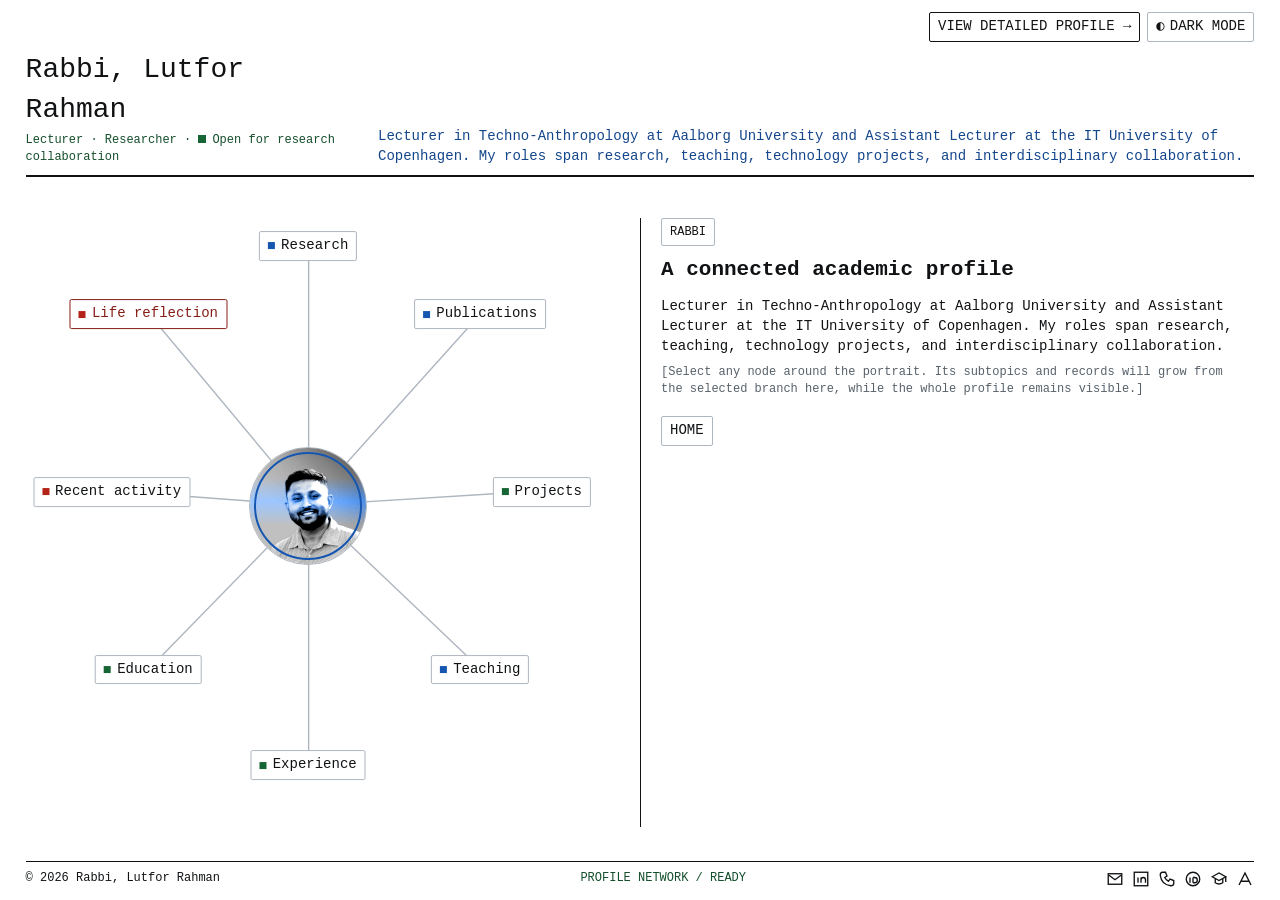
==== index.html @ eb30659a "Add grouped profile overviews and mobile top controls" ====
<!doctype html>
<html lang="en" data-theme="light">
<head>
  <meta charset="utf-8">
  <meta name="viewport" content="width=device-width, initial-scale=1">
  <meta name="description" content="Interactive academic profile of Rabbi, Lutfor Rahman — human values, AI, responsible technology, research, publications, teaching, projects, and experience.">
  <link rel="canonical" href="https://asmrabbi.github.io/">
  <meta property="og:type" content="profile">
  <meta property="og:site_name" content="Rabbi, Lutfor Rahman">
  <meta property="og:title" content="Rabbi, Lutfor Rahman | Interactive academic profile">
  <meta property="og:description" content="Human values, AI, responsible technology, research, publications, teaching, projects, and professional experience.">
  <meta property="og:url" content="https://asmrabbi.github.io/">
  <meta property="og:image" content="https://asmrabbi.github.io/public/assets/images/rabbi-portrait.jpg">
  <meta name="twitter:card" content="summary">
  <meta name="twitter:title" content="Rabbi, Lutfor Rahman | Interactive academic profile">
  <meta name="twitter:description" content="Human values, AI, responsible technology, research, publications, teaching, projects, and professional experience.">
  <meta name="twitter:image" content="https://asmrabbi.github.io/public/assets/images/rabbi-portrait.jpg">
  <title>Rabbi, Lutfor Rahman | Interactive profile</title>
  <link rel="icon" href="public/assets/favicon.svg" type="image/svg+xml">
  <style>
    :root {
      color-scheme: light;
      --background: #ffffff;
      --foreground: #101214;
      --card: #ffffff;
      --card-foreground: #101214;
      --muted: #f1f3f5;
      --muted-foreground: #58616a;
      --primary: #101214;
      --primary-foreground: #ffffff;
      --accent: #e9f0ff;
      --accent-foreground: #10264a;
      --border: #aeb6bf;
      --ring: #1557b0;
      --viz-series-1: #1557b0;
      --viz-series-2: #166534;
      --viz-series-3: #b42318;
      --viz-series-4: #a34b00;
      --viz-series-5: #6b4fa1;
      --viz-series-6: #087f8c;
      --font-size-base: 14px;
      --font-size-small: 12px;
    }
    :root[data-theme="dark"] {
      color-scheme: dark;
      --background: #0d0f11;
      --foreground: #f2f4f6;
      --card: #13171b;
      --card-foreground: #f2f4f6;
      --muted: #20262c;
      --muted-foreground: #b3bdc7;
      --primary: #f2f4f6;
      --primary-foreground: #0d0f11;
      --accent: #172a45;
      --accent-foreground: #e8f1ff;
      --border: #56616c;
      --ring: #79aeff;
      --viz-series-1: #79aeff;
      --viz-series-2: #6fd08c;
      --viz-series-3: #ff8a80;
      --viz-series-4: #ffb86c;
      --viz-series-5: #c4a7ff;
      --viz-series-6: #66d9e8;
    }
    * { box-sizing: border-box; }
    html, body { margin: 0; min-height: 100%; background: var(--background); color: var(--foreground); }
    body { padding: 12px clamp(12px, 2vw, 30px); font: var(--font-size-base)/1.42 ui-monospace, SFMono-Regular, Menlo, Monaco, Consolas, "Liberation Mono", "Courier New", monospace; }
    button, a { font: inherit; }
    .btn { display: inline-flex; align-items: center; justify-content: center; gap: 5px; min-height: 28px; padding: 4px 8px; border: 1px solid var(--border); border-radius: 2px; background: var(--background); color: var(--foreground); text-decoration: none; cursor: pointer; }
    .btn:hover { border-color: var(--ring); background: var(--accent); color: var(--accent-foreground); }
    .btn:focus-visible, a:focus-visible { outline: 2px solid var(--ring); outline-offset: 2px; }
    .text-small { font-size: var(--font-size-small); }
    .text-muted { color: var(--muted-foreground); }
    .viz-row { display: flex; align-items: center; flex-wrap: wrap; gap: 6px; }
    .landing-toolbar { display: flex; align-items: center; justify-content: flex-end; flex-wrap: wrap; gap: 7px; margin-bottom: 8px; }
    .landing-toolbar .detail-link { border-color: var(--foreground); }
    @media (min-width: 760px) and (min-height: 760px) {
      body { height: 100svh; overflow: hidden; }
      #profile-network-linked-breadcrumb {
        display: grid;
        grid-template-rows: auto auto minmax(0, 1fr) auto;
        height: calc(100svh - 24px);
        min-height: 0;
      }
      #profile-network-linked-breadcrumb .graph-stage { min-height: 0; }
    }
  </style>
  <script>
    try {
      const savedTheme = localStorage.getItem("rabbi-profile-theme");
      if (savedTheme === "dark" || savedTheme === "light") document.documentElement.dataset.theme = savedTheme;
    } catch {}
  </script>
  <script src="content/shared-content.js"></script>
</head>
<body>
<div id="profile-network-linked-breadcrumb" class="profile-graph-site">
  <style>
    #profile-network-linked-breadcrumb {
      font-family: ui-monospace, SFMono-Regular, Menlo, Monaco, Consolas, "Liberation Mono", "Courier New", monospace;
      color: var(--foreground);
      width: 100%;
      --tone-blue: color-mix(in srgb, var(--viz-series-1) 76%, var(--foreground));
      --tone-green: color-mix(in srgb, var(--viz-series-2) 72%, var(--foreground));
      --tone-orange: color-mix(in srgb, var(--viz-series-4) 76%, var(--foreground));
      --tone-red: color-mix(in srgb, var(--viz-series-3) 72%, var(--foreground));
    }

    #profile-network-linked-breadcrumb * { box-sizing: border-box; }
    #profile-network-linked-breadcrumb p,
    #profile-network-linked-breadcrumb h1,
    #profile-network-linked-breadcrumb h2,
    #profile-network-linked-breadcrumb h3 { margin-top: 0; }

    #profile-network-linked-breadcrumb .graph-header {
      display: grid;
      grid-template-columns: minmax(210px, 0.55fr) minmax(0, 1.45fr);
      gap: 20px;
      align-items: end;
      padding-bottom: 9px;
      border-bottom: 2px solid var(--foreground);
    }

    #profile-network-linked-breadcrumb .graph-header h1 { margin-bottom: 3px; font-weight: 500; }
    #profile-network-linked-breadcrumb .graph-header p { margin-bottom: 0; }
    #profile-network-linked-breadcrumb .availability-line { color: var(--tone-green); }
    #profile-network-linked-breadcrumb .profile-focus { color: var(--tone-blue); }

    #profile-network-linked-breadcrumb .status-dot {
      display: inline-block;
      width: 8px;
      height: 8px;
      margin-right: 6px;
      background: var(--viz-series-2);
    }

    #profile-network-linked-breadcrumb .graph-stage {
      position: relative;
      min-height: 570px;
      overflow: hidden;
    }

    #profile-network-linked-breadcrumb .edge-layer {
      position: absolute;
      inset: 0;
      width: 100%;
      height: 100%;
      pointer-events: none;
    }

    #profile-network-linked-breadcrumb .edge-layer line,
    #profile-network-linked-breadcrumb .edge-layer path {
      fill: none;
      stroke: var(--border);
      stroke-width: 1.4;
      vector-effect: non-scaling-stroke;
      transition: opacity 160ms ease, stroke 160ms ease, stroke-width 160ms ease;
    }

    #profile-network-linked-breadcrumb[data-active] .main-edge { opacity: 0.2; }
    #profile-network-linked-breadcrumb .main-edge.is-active {
      opacity: 1;
      stroke: var(--viz-series-1);
      stroke-width: 2.4;
    }

    #profile-network-linked-breadcrumb .detail-edge {
      opacity: 0;
      stroke: var(--viz-series-1) !important;
      stroke-width: 2 !important;
    }

    #profile-network-linked-breadcrumb[data-active] .detail-edge { opacity: 1; }

    #profile-network-linked-breadcrumb .portrait-node {
      position: absolute;
      top: 48%;
      left: 23%;
      z-index: 3;
      width: 118px;
      height: 118px;
      padding: 0;
      overflow: hidden;
      border-radius: 50%;
      transform: translate(-50%, -50%);
      isolation: isolate;
    }

    #profile-network-linked-breadcrumb .portrait-node img {
      display: block;
      width: 100%;
      height: 100%;
      object-fit: cover;
      object-position: 50% 25%;
      filter: grayscale(1) contrast(1.75) brightness(1.02);
      animation: portrait-signal 3.8s ease-in-out infinite;
    }

    #profile-network-linked-breadcrumb .portrait-node::before {
      position: absolute;
      inset: 4px;
      z-index: 3;
      pointer-events: none;
      border: 2px solid var(--viz-series-1);
      border-radius: 50%;
      content: "";
      animation: portrait-ring 1.9s ease-in-out infinite;
    }

    #profile-network-linked-breadcrumb .portrait-node::after {
      position: absolute;
      inset: -35% 0;
      z-index: 2;
      pointer-events: none;
      background: linear-gradient(180deg, transparent 36%, var(--viz-series-1) 48%, transparent 60%);
      mix-blend-mode: color;
      content: "";
      animation: portrait-scan 3.2s linear infinite;
    }

    @keyframes portrait-signal {
      0%, 100% { transform: scale(1); filter: grayscale(1) contrast(1.75) brightness(1.02); }
      50% { transform: scale(1.055) translateY(-1.5%); filter: grayscale(1) contrast(2.15) brightness(1.1); }
    }

    @keyframes portrait-ring {
      0%, 100% { opacity: 0.25; transform: scale(0.96); }
      50% { opacity: 1; transform: scale(1); }
    }

    @keyframes portrait-scan {
      from { transform: translateY(-42%); }
      to { transform: translateY(42%); }
    }

    #profile-network-linked-breadcrumb .portrait-caption {
      position: absolute;
      top: calc(48% + 69px);
      left: 23%;
      z-index: 3;
      transform: translateX(-50%);
      white-space: nowrap;
    }

    #profile-network-linked-breadcrumb .main-node {
      position: absolute;
      z-index: 2;
      --drift-x: 3px;
      --drift-y: -2px;
      --drift-duration: 11s;
      transform: translate(-50%, -50%);
      font-family: inherit;
      white-space: nowrap;
      transition: opacity 160ms ease;
    }

    #profile-network-linked-breadcrumb[data-active] .main-node:not([aria-pressed="true"]) { opacity: 0.35; }
    #profile-network-linked-breadcrumb .node-content {
      display: inline-flex;
      align-items: center;
      animation: network-node-drift var(--drift-duration) ease-in-out infinite;
    }
    #profile-network-linked-breadcrumb .main-node:hover .node-content,
    #profile-network-linked-breadcrumb .main-node:focus-visible .node-content,
    #profile-network-linked-breadcrumb .graph-stage:hover .node-content,
    #profile-network-linked-breadcrumb .graph-stage:focus-within .node-content { animation-play-state: paused; }
    #profile-network-linked-breadcrumb .main-node[data-pos="n"] { top: 10%; left: 23%; --drift-x: 2px; --drift-y: -4px; --drift-duration: 10.5s; }
    #profile-network-linked-breadcrumb .main-node[data-pos="ne"] { top: 20%; left: 37%; --drift-x: 4px; --drift-y: -2px; --drift-duration: 12s; }
    #profile-network-linked-breadcrumb .main-node[data-pos="e"] { top: 46%; left: 42%; --drift-x: 5px; --drift-y: 2px; --drift-duration: 11.2s; }
    #profile-network-linked-breadcrumb .main-node[data-pos="se"] { top: 72%; left: 37%; --drift-x: 3px; --drift-y: 4px; --drift-duration: 12.7s; }
    #profile-network-linked-breadcrumb .main-node[data-pos="s"] { top: 86%; left: 23%; --drift-x: -2px; --drift-y: 4px; --drift-duration: 10.8s; }
    #profile-network-linked-breadcrumb .main-node[data-pos="sw"] { top: 72%; left: 10%; --drift-x: -4px; --drift-y: 3px; --drift-duration: 12.3s; }
    #profile-network-linked-breadcrumb .main-node[data-pos="w"] { top: 46%; left: 7%; --drift-x: -5px; --drift-y: -1px; --drift-duration: 11.6s; }
    #profile-network-linked-breadcrumb .main-node[data-pos="nw"] { top: 20%; left: 10%; --drift-x: -3px; --drift-y: -4px; --drift-duration: 13s; }

    @keyframes network-node-drift {
      0%, 100% { transform: translate(0, 0); }
      50% { transform: translate(var(--drift-x), var(--drift-y)); }
    }

    #profile-network-linked-breadcrumb .node-mark {
      display: inline-block;
      width: 7px;
      height: 7px;
      margin-right: 6px;
      background: var(--viz-series-1);
    }

    #profile-network-linked-breadcrumb .main-node[data-group="green"] .node-mark { background: var(--viz-series-2); }
    #profile-network-linked-breadcrumb .main-node[data-group="red"] .node-mark { background: var(--viz-series-3); }
    #profile-network-linked-breadcrumb .main-node[data-section="reflection"] {
      border-color: var(--tone-red);
      color: var(--tone-red);
      animation: reflection-signal 4.8s ease-in-out infinite;
    }

    @keyframes reflection-signal {
      0%, 100% { box-shadow: 0 0 0 0 color-mix(in srgb, var(--viz-series-3) 0%, transparent); }
      50% { box-shadow: 0 0 0 4px color-mix(in srgb, var(--viz-series-3) 14%, transparent); }
    }

    #profile-network-linked-breadcrumb .detail-zone {
      position: absolute;
      top: 6%;
      right: 0;
      bottom: 5%;
      width: 50%;
      z-index: 3;
      display: grid;
      align-content: start;
      gap: 9px;
      min-height: 0;
      overflow-x: hidden;
      overflow-y: auto;
      overscroll-behavior: contain;
      scrollbar-color: var(--border) transparent;
      scrollbar-gutter: stable;
      scrollbar-width: thin;
      touch-action: pan-y;
      padding-right: 8px;
      padding-left: 20px;
      border-left: 1px solid var(--foreground);
    }

    #profile-network-linked-breadcrumb .detail-path {
      display: flex;
      align-items: center;
      flex-wrap: wrap;
      gap: 6px;
      min-height: 20px;
      margin: 0;
      color: var(--muted-foreground);
    }

    #profile-network-linked-breadcrumb .detail-zone h2 { margin-bottom: 3px; }
    #profile-network-linked-breadcrumb .detail-zone > p { margin-bottom: 4px; }

    #profile-network-linked-breadcrumb .child-tree {
      position: relative;
      display: grid;
      gap: 5px;
      padding-left: 16px;
    }

    #profile-network-linked-breadcrumb .child-tree::before {
      position: absolute;
      top: 8px;
      bottom: 8px;
      left: 2px;
      width: 1px;
      background: var(--border);
      content: "";
    }

    #profile-network-linked-breadcrumb .child-node {
      position: relative;
      width: 100%;
      justify-content: flex-start;
      font-family: inherit;
      text-align: left;
    }

    #profile-network-linked-breadcrumb .child-node::before {
      position: absolute;
      top: 50%;
      left: -14px;
      width: 12px;
      height: 1px;
      background: var(--border);
      content: "";
    }

    #profile-network-linked-breadcrumb .grouped-overview {
      display: grid;
      gap: 7px;
    }

    #profile-network-linked-breadcrumb .grouped-overview-controls {
      display: flex;
      justify-content: flex-end;
      margin-bottom: 2px;
    }

    #profile-network-linked-breadcrumb .grouped-overview-toggle {
      color: var(--tone-blue);
      font-size: var(--font-size-small);
    }

    #profile-network-linked-breadcrumb .inline-group {
      display: grid;
      gap: 4px;
    }

    #profile-network-linked-breadcrumb .inline-group-toggle {
      justify-content: space-between;
      font-weight: 600;
    }

    #profile-network-linked-breadcrumb .inline-group-toggle[aria-expanded="true"] {
      border-color: var(--tone-blue);
      color: var(--tone-blue);
    }

    #profile-network-linked-breadcrumb .inline-group-count {
      margin-left: auto;
      color: var(--muted-foreground);
      font-size: var(--font-size-small);
      font-weight: 400;
    }

    #profile-network-linked-breadcrumb .inline-group-children {
      position: relative;
      display: grid;
      gap: 4px;
      padding-left: 18px;
    }

    #profile-network-linked-breadcrumb .inline-group-children[hidden] { display: none; }

    #profile-network-linked-breadcrumb .inline-group-children::before {
      position: absolute;
      top: 2px;
      bottom: 7px;
      left: 4px;
      width: 1px;
      background: var(--border);
      content: "";
    }

    #profile-network-linked-breadcrumb .inline-group-children .child-node {
      min-height: 28px;
      padding-block: 4px;
      font-size: 12px;
      white-space: normal;
    }

    #profile-network-linked-breadcrumb .inline-group-children .child-node::before { left: -14px; }

    .site-go-top {
      position: fixed;
      right: 14px;
      bottom: 14px;
      z-index: 1000;
      display: none;
      place-items: center;
      width: 42px;
      height: 42px;
      padding: 0;
      border: 1px solid var(--foreground);
      border-radius: 50%;
      background: var(--background);
      color: var(--foreground);
      box-shadow: 0 4px 18px color-mix(in srgb, var(--foreground) 18%, transparent);
      font: 700 22px/1 var(--font-mono);
      opacity: 0;
      pointer-events: none;
      transform: translateY(8px);
      transition: opacity 150ms ease, transform 150ms ease, background 150ms ease, color 150ms ease;
    }

    .site-go-top:hover,
    .site-go-top:focus-visible { background: var(--foreground); color: var(--background); }

    .site-go-top.is-visible { opacity: 1; pointer-events: auto; transform: translateY(0); }

    #profile-network-linked-breadcrumb .leaf-copy {
      display: grid;
      gap: 7px;
    }

    #profile-network-linked-breadcrumb .leaf-copy p { margin-bottom: 0; }
    #profile-network-linked-breadcrumb .leaf-copy a { color: var(--tone-blue); text-underline-offset: 3px; }
    #profile-network-linked-breadcrumb .my-name { color: var(--tone-blue); font-weight: 500; }
    #profile-network-linked-breadcrumb .leaf-meta,
    #profile-network-linked-breadcrumb .year-text { color: var(--tone-orange); }
    #profile-network-linked-breadcrumb .leaf-tags { color: var(--tone-green); }
    #profile-network-linked-breadcrumb .ongoing-text { color: var(--tone-red); font-weight: 500; }
    #profile-network-linked-breadcrumb .leaf-body { display: grid; gap: 7px; }
    #profile-network-linked-breadcrumb .reflection-prose {
      column-count: 2;
      column-gap: 18px;
      color: var(--foreground);
      font-size: 11.5px;
    }

    #profile-network-linked-breadcrumb .reflection-prose p {
      break-inside: avoid;
      margin: 0 0 5px;
    }

    #profile-network-linked-breadcrumb .back-node {
      justify-self: start;
      font-family: inherit;
    }

    #profile-network-linked-breadcrumb .back-node[hidden] { display: none; }

    #profile-network-linked-breadcrumb .branch-actions {
      display: flex;
      flex-wrap: wrap;
      gap: 6px;
    }

    #profile-network-linked-breadcrumb .breadcrumb-separator { color: var(--tone-blue); }

    #profile-network-linked-breadcrumb .connections-view {
      position: absolute;
      top: 6%;
      right: 0;
      bottom: 5%;
      width: 54%;
      z-index: 5;
      display: flex;
      flex-direction: column;
      align-items: stretch;
      min-height: 0;
      padding-right: 8px;
      padding-left: 24px;
      border-left: 1px solid var(--foreground);
      gap: 9px;
    }

    #profile-network-linked-breadcrumb .connections-view[hidden] { display: none; }

    #profile-network-linked-breadcrumb[data-mode="connections"] .detail-zone { display: none; }

    #profile-network-linked-breadcrumb[data-active="research"] .detail-zone,
    #profile-network-linked-breadcrumb .connections-view {
      overflow-x: hidden;
      overflow-y: auto;
      overscroll-behavior: contain;
      scrollbar-gutter: stable;
      scrollbar-width: thin;
      scrollbar-color: var(--border) transparent;
      touch-action: pan-y;
    }

    #profile-network-linked-breadcrumb[data-active="research"] .detail-zone { padding-bottom: 12px; }
    #profile-network-linked-breadcrumb .connections-view { padding-bottom: 12px; }

    #profile-network-linked-breadcrumb .connections-head,
    #profile-network-linked-breadcrumb .connections-actions {
      display: flex;
      align-items: center;
      justify-content: space-between;
      flex-wrap: wrap;
      gap: 7px;
    }

    #profile-network-linked-breadcrumb .connections-heading { margin-bottom: 0; }

    #profile-network-linked-breadcrumb .research-panel-section {
      display: grid;
      gap: 8px;
      padding-bottom: 14px;
    }

    #profile-network-linked-breadcrumb .research-panel-section + .research-panel-section {
      padding-top: 14px;
      border-top: 1px solid var(--border);
    }

    #profile-network-linked-breadcrumb .research-group-link,
    #profile-network-linked-breadcrumb .research-ongoing-link {
      display: grid;
      gap: 6px;
    }

    #profile-network-linked-breadcrumb .research-ongoing-heading { color: var(--tone-red); }

    #profile-network-linked-breadcrumb .ongoing-menu-item {
      width: 100%;
      justify-content: space-between;
      color: var(--foreground);
      text-align: left;
    }

    #profile-network-linked-breadcrumb .ongoing-menu-arrow {
      margin-left: auto;
      color: var(--tone-red);
    }

    #profile-network-linked-breadcrumb .connections-map {
      display: block;
      width: 100%;
      height: auto;
      aspect-ratio: 900 / 430;
      flex: none;
      min-height: 0;
    }

    #profile-network-linked-breadcrumb .connections-map-scroller { min-width: 0; }

    #profile-network-linked-breadcrumb .connection-edge {
      fill: none;
      stroke: var(--border);
      stroke-width: 1.2;
      opacity: 0.35;
      vector-effect: non-scaling-stroke;
      transition: opacity 140ms ease, stroke 140ms ease;
    }

    #profile-network-linked-breadcrumb .connection-node { cursor: pointer; transition: opacity 140ms ease; }
    #profile-network-linked-breadcrumb .connection-node rect {
      fill: var(--background);
      stroke: var(--border);
      stroke-width: 1.2;
      vector-effect: non-scaling-stroke;
    }

    #profile-network-linked-breadcrumb .connection-node text {
      fill: var(--foreground);
      font-family: inherit;
      font-size: 16px;
    }

    #profile-network-linked-breadcrumb .connection-column-label {
      fill: var(--muted-foreground);
      font-family: inherit;
      font-size: 14px;
    }

    #profile-network-linked-breadcrumb .connection-node.topic rect { stroke: var(--viz-series-1); }
    #profile-network-linked-breadcrumb .connection-node.output rect { stroke: var(--viz-series-2); }
    #profile-network-linked-breadcrumb .connections-map.has-selection .connection-edge,
    #profile-network-linked-breadcrumb .connections-map.has-selection .connection-node { opacity: 0.16; }
    #profile-network-linked-breadcrumb .connections-map.has-selection .connection-edge.connected,
    #profile-network-linked-breadcrumb .connections-map.has-selection .connection-node.connected,
    #profile-network-linked-breadcrumb .connections-map.has-selection .connection-node.selected { opacity: 1; }
    #profile-network-linked-breadcrumb .connection-edge.connected { stroke: var(--viz-series-1); }
    #profile-network-linked-breadcrumb .connection-node.selected rect {
      fill: color-mix(in srgb, var(--viz-series-1) 12%, transparent);
      stroke: var(--viz-series-1);
      stroke-width: 2;
    }

    #profile-network-linked-breadcrumb .connection-node.connected rect {
      fill: color-mix(in srgb, var(--viz-series-1) 6%, transparent);
    }

    #profile-network-linked-breadcrumb .connections-map.show-all .connection-edge {
      stroke: var(--viz-series-1);
      opacity: 0.48;
    }

    #profile-network-linked-breadcrumb .connections-status {
      min-height: 0;
      margin: 0;
      padding: 7px 0;
      border-top: 1px solid var(--border);
      border-bottom: 1px solid var(--border);
      color: var(--muted-foreground);
      overflow-wrap: anywhere;
    }

    #profile-network-linked-breadcrumb .research-group-entry {
      flex: 1 0 100%;
      justify-content: flex-start;
      border-color: var(--tone-green);
      background: color-mix(in srgb, var(--viz-series-2) 8%, var(--background));
      color: var(--foreground);
      text-align: left;
    }

    #profile-network-linked-breadcrumb .research-group-entry-label {
      color: var(--tone-green);
      font-weight: 500;
    }

    #profile-network-linked-breadcrumb .research-group-entry-name { color: var(--foreground); }

    #profile-network-linked-breadcrumb .graph-footer {
      display: flex;
      align-items: center;
      justify-content: space-between;
      flex-wrap: wrap;
      gap: 12px;
      padding-top: 8px;
      border-top: 1px solid var(--foreground);
    }

    #profile-network-linked-breadcrumb #graph-status { color: var(--tone-green); }

    #profile-network-linked-breadcrumb .footer-contact {
      display: flex;
      gap: 8px;
    }

    #profile-network-linked-breadcrumb .footer-contact a {
      display: inline-flex;
      color: var(--foreground);
    }

    #profile-network-linked-breadcrumb .footer-contact svg {
      width: 18px;
      height: 18px;
      fill: none;
      stroke: currentColor;
      stroke-width: 1.8;
    }

    #profile-network-linked-breadcrumb .footer-contact .fill-icon {
      fill: currentColor;
      stroke: none;
    }

    @media (prefers-reduced-motion: reduce) {
      #profile-network-linked-breadcrumb .portrait-node img,
      #profile-network-linked-breadcrumb .portrait-node::before,
      #profile-network-linked-breadcrumb .portrait-node::after,
      #profile-network-linked-breadcrumb .main-node,
      #profile-network-linked-breadcrumb .node-content { animation: none; }
    }

    @media (max-width: 900px) {
      body { padding: 10px; }
      #profile-network-linked-breadcrumb .graph-header { grid-template-columns: 1fr; gap: 7px; }
      #profile-network-linked-breadcrumb .graph-header h1 { font-size: clamp(1.45rem, 7vw, 2rem); }
      #profile-network-linked-breadcrumb .profile-focus { font-size: var(--font-size-small); }
      #profile-network-linked-breadcrumb .graph-stage { min-height: 940px; }
      #profile-network-linked-breadcrumb .portrait-node { top: 25%; left: 50%; width: 110px; height: 110px; }
      #profile-network-linked-breadcrumb .portrait-caption { top: calc(25% + 64px); left: 50%; }
      #profile-network-linked-breadcrumb .main-node[data-pos="n"] { top: 3%; left: 50%; }
      #profile-network-linked-breadcrumb .main-node[data-pos="ne"] { top: 10%; left: 72%; }
      #profile-network-linked-breadcrumb .main-node[data-pos="e"] { top: 25%; left: 80%; }
      #profile-network-linked-breadcrumb .main-node[data-pos="se"] { top: 41%; left: 74%; }
      #profile-network-linked-breadcrumb .main-node[data-pos="s"] { top: 49%; left: 50%; }
      #profile-network-linked-breadcrumb .main-node[data-pos="sw"] { top: 41%; left: 26%; }
      #profile-network-linked-breadcrumb .main-node[data-pos="w"] { top: 25%; left: 20%; }
      #profile-network-linked-breadcrumb .main-node[data-pos="nw"] { top: 10%; left: 28%; }
      #profile-network-linked-breadcrumb .detail-zone { top: 54%; right: 0; bottom: 0; left: 0; width: 100%; padding: 14px 2px 8px; border-top: 1px solid var(--foreground); border-left: 0; overflow-y: auto; overscroll-behavior: contain; }
      #profile-network-linked-breadcrumb .detail-edge { display: none; }
      #profile-network-linked-breadcrumb .connections-view { top: 54%; right: 0; bottom: 0; left: 0; width: 100%; min-height: 0; padding: 10px 2px 8px; border-top: 1px solid var(--foreground); border-left: 0; overflow-x: hidden; overflow-y: auto; overscroll-behavior: contain; }
      #profile-network-linked-breadcrumb .connections-map-scroller { overflow-x: auto; overscroll-behavior-inline: contain; padding-bottom: 4px; }
      #profile-network-linked-breadcrumb .connections-map { width: 760px; max-width: none; height: auto; }
      #profile-network-linked-breadcrumb .reflection-prose { column-count: 1; }
      #profile-network-linked-breadcrumb .graph-footer { flex-wrap: wrap; gap: 6px 14px; }
      .site-go-top { display: grid; }
    }

    @media (max-width: 480px) {
      .landing-toolbar { justify-content: stretch; }
      .landing-toolbar .btn { flex: 1 1 auto; min-height: 34px; padding-inline: 6px; font-size: 11px; }
      #profile-network-linked-breadcrumb .main-node { min-height: 27px; padding: 3px 6px; font-size: 11px; }
      #profile-network-linked-breadcrumb .node-mark { width: 6px; height: 6px; margin-right: 4px; }
      #profile-network-linked-breadcrumb .child-node { text-align: left; white-space: normal; }
      #profile-network-linked-breadcrumb .detail-zone h2 { font-size: 1.25rem; }
      #profile-network-linked-breadcrumb .footer-contact { margin-left: 0; }
    }

    @media (min-width: 901px) and (min-height: 760px) {
      #profile-network-linked-breadcrumb .graph-stage { min-height: 0; }
    }
  </style>

  <nav class="landing-toolbar" aria-label="Profile display options">
    <a class="btn detail-link" href="detailed.html">VIEW DETAILED PROFILE →</a>
    <button class="btn" id="network-theme-toggle" type="button" aria-pressed="false"><span aria-hidden="true">◐</span><span id="network-theme-label">DARK MODE</span></button>
  </nav>

  <header class="graph-header">
    <div><h1>Rabbi, Lutfor Rahman</h1><p class="text-small availability-line">Lecturer · Researcher · <span class="status-dot" aria-hidden="true"></span>Open for research collaboration</p></div>
    <p class="profile-focus">Human values, AI, and responsible technology—studied across design, software work, organisations, institutions, and everyday life.</p>
  </header>

  <main class="graph-stage">
    <svg class="edge-layer" viewBox="0 0 1000 610" preserveAspectRatio="none" aria-hidden="true">
      <line class="main-edge" data-edge="research" x1="230" y1="293" x2="230" y2="61"></line>
      <line class="main-edge" data-edge="publications" x1="230" y1="293" x2="370" y2="122"></line>
      <line class="main-edge" data-edge="projects" x1="230" y1="293" x2="420" y2="280"></line>
      <line class="main-edge" data-edge="teaching" x1="230" y1="293" x2="370" y2="439"></line>
      <line class="main-edge" data-edge="experience" x1="230" y1="293" x2="230" y2="525"></line>
      <line class="main-edge" data-edge="education" x1="230" y1="293" x2="100" y2="439"></line>
      <line class="main-edge" data-edge="activities" x1="230" y1="293" x2="70" y2="280"></line>
      <line class="main-edge" data-edge="reflection" x1="230" y1="293" x2="100" y2="122"></line>
      <path class="detail-edge" d="M420 280 C450 280 480 180 500 180"></path>
    </svg>

    <button class="btn portrait-node" type="button" id="graph-home" aria-label="Return to profile overview"><img src="[data-uri]" alt="Rabbi, Lutfor Rahman"></button>

    <button class="btn main-node" type="button" data-section="research" data-pos="n"><span class="node-content"><span class="node-mark"></span>Research</span></button>
    <button class="btn main-node" type="button" data-section="publications" data-pos="ne"><span class="node-content"><span class="node-mark"></span>Publications</span></button>
    <button class="btn main-node" type="button" data-section="projects" data-pos="e" data-group="green"><span class="node-content"><span class="node-mark"></span>Projects</span></button>
    <button class="btn main-node" type="button" data-section="teaching" data-pos="se"><span class="node-content"><span class="node-mark"></span>Teaching</span></button>
    <button class="btn main-node" type="button" data-section="experience" data-pos="s" data-group="green"><span class="node-content"><span class="node-mark"></span>Experience</span></button>
    <button class="btn main-node" type="button" data-section="education" data-pos="sw" data-group="green"><span class="node-content"><span class="node-mark"></span>Education</span></button>
    <button class="btn main-node" type="button" data-section="activities" data-pos="w" data-group="red"><span class="node-content"><span class="node-mark"></span>Recent activity</span></button>
    <button class="btn main-node" type="button" data-section="reflection" data-pos="nw" data-group="red"><span class="node-content"><span class="node-mark"></span>Life reflection</span></button>

    <section class="detail-zone" aria-live="polite" aria-labelledby="graph-detail-title">
      <nav class="detail-path text-small" id="graph-breadcrumb" aria-label="Current profile path"></nav>
      <h2 id="graph-detail-title">A connected academic profile</h2>
      <div class="leaf-copy" id="graph-copy"><p>I am a Lecturer in Techno-Anthropology at Aalborg University and an Assistant Lecturer at the IT University of Copenhagen. My work connects social inquiry and ethical analysis with the practical work of specifying, evaluating, and governing digital systems.</p><p class="text-small text-muted">[Select any node around the portrait. Its subtopics and records will grow from the selected branch here, while the whole profile remains visible.]</p></div>
      <div class="child-tree" id="graph-children" aria-label="Subtopics"></div>
      <div class="branch-actions"><button class="btn back-node" type="button" id="graph-back" hidden>← PREVIOUS</button><button class="btn" type="button" id="graph-home-button">HOME</button></div>
    </section>

    <section class="connections-view" id="connections-view" aria-label="Research overview" hidden>
      <div class="connections-head">
        <nav class="detail-path text-small" aria-label="Research path">
          <button class="btn" type="button" id="connections-rabbi">RABBI</button>
          <span class="breadcrumb-separator">/</span>
          <button class="btn" type="button" id="connections-research">RESEARCH</button>
        </nav>
      </div>

      <section class="research-panel-section" aria-labelledby="research-group-heading">
        <h2 class="connections-heading" id="research-group-heading">Research Group</h2>
        <div class="research-group-link" id="research-group-link"></div>
      </section>

      <section class="research-panel-section" aria-labelledby="connections-heading">
        <h2 class="connections-heading" id="connections-heading">Research Matrix</h2>
        <div class="connections-map-scroller">
          <svg class="connections-map" id="connections-map" viewBox="0 0 900 430" role="group" aria-labelledby="connections-map-title connections-map-description">
            <title id="connections-map-title">Interactive matrix of research topics and outputs</title>
            <desc id="connections-map-description">Research topics appear on the left and connected publications or project outputs appear on the right.</desc>
          </svg>
        </div>
        <p class="connections-status text-small" id="connections-status">[Hover or focus a topic or output; click to keep its connections visible.]</p>
        <div class="connections-actions">
          <button class="btn" type="button" id="connections-show-all">SHOW ALL CONNECTIONS</button>
        </div>
      </section>

      <section class="research-panel-section" aria-labelledby="research-ongoing-heading">
        <h2 class="connections-heading research-ongoing-heading" id="research-ongoing-heading">Ongoing Research + Project + Writing</h2>
        <div class="research-ongoing-link" id="research-ongoing-link"></div>
      </section>

      <div class="connections-actions">
        <button class="btn" type="button" id="connections-home">HOME</button>
      </div>
    </section>
  </main>

  <footer class="graph-footer text-small">
    <span>© 2026 Rabbi, Lutfor Rahman</span>
    <span id="graph-status">PROFILE NETWORK / READY</span>
    <span class="footer-contact" aria-label="Contact options">
      <a href="mailto:asmlrr@plan.aau.dk" aria-label="Email" title="Email"><svg viewBox="0 0 24 24" aria-hidden="true"><rect x="3" y="5" width="18" height="14"></rect><path d="m4 7 8 6 8-6"></path></svg></a>
      <a href="https://www.linkedin.com/in/asmrabbi/" target="_blank" rel="noopener noreferrer" aria-label="LinkedIn" title="LinkedIn"><svg viewBox="0 0 24 24" aria-hidden="true"><rect x="3" y="3" width="18" height="18"></rect><path d="M8 10v7M8 7v.1M12 17v-4a3 3 0 0 1 6 0v4M12 10v7"></path></svg></a>
      <a href="tel:+4571473083" aria-label="Phone +45 71 47 30 83" title="+45 71 47 30 83"><svg viewBox="0 0 24 24" aria-hidden="true"><path d="M6 3h4l2 5-3 2c1.5 3 2.5 4 5 5l2-3 5 2v4c0 2-2 3-4 3C9 20 4 15 3 7c0-2 1-4 3-4Z"></path></svg></a>
      <a href="https://orcid.org/0009-0007-5392-1400" target="_blank" rel="noopener noreferrer" aria-label="ORCID" title="ORCID"><svg viewBox="0 0 24 24" aria-hidden="true"><circle cx="12" cy="12" r="9"></circle><path d="M8 10v7M8 7v.1M12 10v7M12 10h2.2a3.5 3.5 0 0 1 0 7H12"></path></svg></a>
      <a href="https://scholar.google.com/citations?user=o9uIU80AAAAJ&amp;hl=en" target="_blank" rel="noopener noreferrer" aria-label="Google Scholar" title="Google Scholar"><svg viewBox="0 0 24 24" aria-hidden="true"><path d="m3 9 9-5 9 5-9 5-9-5Z"></path><path d="M7 12v5c3 2 7 2 10 0v-5M21 9v7"></path></svg></a>
      <a href="https://vbn.aau.dk/en/persons/asmlrr/" target="_blank" rel="noopener noreferrer" aria-label="AAU profile" title="AAU profile"><svg viewBox="0 0 24 24" aria-hidden="true"><path d="M4 20 12 4l8 16M7 15h10"></path></svg></a>
    </span>
  </footer>

  <button class="site-go-top" id="network-go-top" type="button" aria-label="Go to the top of the page" title="Go to top">↑</button>

  <script>
    (async () => {
      const root = document.getElementById("profile-network-linked-breadcrumb");
      const sectionButtons = [...root.querySelectorAll("[data-section]")];
      const edges = [...root.querySelectorAll("[data-edge]")];
      const title = root.querySelector("#graph-detail-title");
      const breadcrumb = root.querySelector("#graph-breadcrumb");
      const copy = root.querySelector("#graph-copy");
      const children = root.querySelector("#graph-children");
      const back = root.querySelector("#graph-back");
      const home = root.querySelector("#graph-home");
      const homeButton = root.querySelector("#graph-home-button");
      const status = root.querySelector("#graph-status");
      const detailZone = root.querySelector(".detail-zone");
      const detailEdge = root.querySelector(".detail-edge");
      const connectionsView = root.querySelector("#connections-view");
      const connectionsMap = root.querySelector("#connections-map");
      const connectionsStatus = root.querySelector("#connections-status");
      const connectionsRabbi = root.querySelector("#connections-rabbi");
      const connectionsResearch = root.querySelector("#connections-research");
      const connectionsHome = root.querySelector("#connections-home");
      const connectionsShowAll = root.querySelector("#connections-show-all");
      const researchGroupLink = root.querySelector("#research-group-link");
      const researchOngoingLink = root.querySelector("#research-ongoing-link");
      let activeSection = null;
      let nodeTrail = [];
      let selectedConnection = null;
      let showAllConnections = false;
      let returnToConnectionsOnBack = false;
      let groupedOverviewReturn = null;
      let connectionRestoreTimer = null;
      const groupedExpansionState = new WeakMap();
      const managedContent = await (window.ProfileContent?.ready || Promise.resolve(null));

      const edgeOrigins = {
        research: [230, 61], publications: [370, 122], projects: [420, 280], teaching: [370, 439],
        experience: [230, 525], education: [100, 439], activities: [70, 280], reflection: [100, 122]
      };

      const desktopEdgeOrigins = { ...edgeOrigins };
      const mobileEdgeOrigins = {
        research: [500, 18], publications: [720, 61], projects: [800, 153], teaching: [740, 250],
        experience: [500, 299], education: [260, 250], activities: [200, 153], reflection: [280, 61]
      };

      function syncGraphGeometry() {
        const mobile = window.matchMedia("(max-width: 900px)").matches;
        const origins = mobile ? mobileEdgeOrigins : desktopEdgeOrigins;
        const portrait = mobile ? [500, 153] : [230, 293];
        Object.assign(edgeOrigins, origins);
        edges.forEach((edge) => {
          const destination = origins[edge.dataset.edge];
          if (!destination) return;
          edge.setAttribute("x1", portrait[0]);
          edge.setAttribute("y1", portrait[1]);
          edge.setAttribute("x2", destination[0]);
          edge.setAttribute("y2", destination[1]);
        });
      }

      syncGraphGeometry();
      window.addEventListener("resize", syncGraphGeometry);

      const leaf = (title, meta, body, tags = "", links = [], authorHtml = "") => ({ title, meta, body, tags, links, authorHtml });

      // Single source for ongoing work: Research menu, Research Matrix, and Publications all read from this catalogue.
      const ongoingWorks = [
        { id: "alignment", ...leaf(
          "Value Alignment Analyser",
          "2026 · IN PROGRESS · TOOL + MANUSCRIPT",
          "A method, prototype, and manuscript examining how stakeholder values are translated into system requirements, design elements, and evaluation criteria.",
          "Value alignment · requirements engineering · ethical assessment · traceability · responsible design"
        ) },
        { id: "paradigm", ...leaf(
          "AI Paradigm Shift",
          "2026 · IN PROGRESS · CONCEPTUAL PAPER",
          "A developing conceptual paper on the shift from model-centred machine learning toward foundation-model ecosystems, agentic workflows, and changing software practices.",
          "Foundation models · AI agents · AI4SE · software work · organisational adoption"
        ) },
        { id: "clones", ...leaf(
          "AI Clones of Deceased Persons",
          "2026 · IN PROGRESS · POLICY + ETHICS STUDY",
          "A policy and ethics study of posthumous digital identity, data rights, personhood, consent, governance, and socio-cultural consequences.",
          "Digital identity · posthumous data · personhood · consent · AI governance"
        ) }
      ];
      const ongoingWorkById = Object.fromEntries(ongoingWorks.map((item) => [item.id, item]));
      const ongoingMatrixOutput = (id) => {
        const item = ongoingWorkById[id];
        return { id: item.id, label: item.title, detail: item.body };
      };

      const researchTopics = [
        { id: "ethics", label: "AI Ethics & Techno-Ethics" },
        { id: "hci", label: "Human-Computer Interaction" },
        { id: "requirements", label: "Requirements Engineering" },
        { id: "responsible", label: "Responsible AI & Governance" },
        { id: "participatory", label: "Participatory & VSD" },
        { id: "sociotechnical", label: "Socio-technical Systems" },
        { id: "ai4se", label: "AI for Software Engineering" },
        { id: "public", label: "Public-sector Digitalisation", shortLabel: "Public Digitalisation" },
        { id: "data", label: "Data Governance" }
      ];

      const researchOutputs = [
        { id: "justice", label: "Designing for Justice (2026)", detail: "Accepted Science and Engineering Ethics paper on participatory Value Sensitive Design of a cooperative waste-management software system in Brazil." },
        { id: "informant", label: "AI Informants (2026)", detail: "Two PAEE/ALE studies develop and evaluate persona-grounded generative-AI informants with Brazilian waste-pickers’ workshop data." },
        ongoingMatrixOutput("alignment"),
        ongoingMatrixOutput("paradigm"),
        { id: "citizen-science", label: "Data-driven Citizen Science", detail: "Submitted study comparing data-driven and data-intensive environmental-marine citizen science, participation, and infrastructure." },
        { id: "mobilizer", label: "Digital Mobilizer App (2025)", detail: "Published PAEE/ALE work on environmental education through a digital mobilizer and personas created with waste pickers." },
        ongoingMatrixOutput("clones"),
        { id: "thesis", label: "Value Sensitive Design Project (2025)", shortLabel: "Value Sensitive Design (2025)", detail: "MSc project designing a data-management system for cooperative waste management through ethnography, value elicitation, and requirements work." },
        { id: "ecoclareza", label: "EcoClareza Project (2024)", detail: "Peer-reviewed Techno-Anthropology project using participatory methods and prototyping to improve transparency in cooperative waste management." },
        { id: "surveillance", label: "Interpersonal Surveillance (2024)", detail: "Peer-reviewed study of privacy, trust, independence, and ethical conflicts in digital location tracking within families." }
      ];

      const researchConnections = {
        ethics: ["justice", "informant", "alignment", "paradigm", "citizen-science", "clones", "thesis", "surveillance"],
        hci: ["justice", "informant", "alignment", "thesis", "surveillance"],
        requirements: ["justice", "informant", "alignment", "paradigm", "thesis", "ecoclareza"],
        responsible: ["justice", "informant", "alignment", "paradigm", "citizen-science", "clones", "thesis"],
        participatory: ["justice", "informant", "alignment", "mobilizer", "thesis", "ecoclareza"],
        sociotechnical: ["justice", "informant", "paradigm", "citizen-science", "mobilizer", "thesis", "ecoclareza", "surveillance"],
        ai4se: ["informant", "alignment", "paradigm"],
        public: ["justice", "citizen-science", "mobilizer", "thesis", "ecoclareza"],
        data: ["citizen-science", "mobilizer", "clones", "thesis", "ecoclareza"]
      };

      let researchTopicById = Object.fromEntries(researchTopics.map((item) => [item.id, item]));
      let researchOutputById = Object.fromEntries(researchOutputs.map((item) => [item.id, item]));

      const data = {
        research: {
          title: "Research",
          intro: "Research group affiliation, a topic–output matrix, and ongoing work.",
          children: [
            { ...leaf("AAU Research Group · Re-TECH", "RESPONSIBLE TECHNOLOGY FUTURES · AALBORG UNIVERSITY", [
              "Re-TECH—Responsible Technology Futures—is an interdisciplinary research group at Aalborg University’s Department of Sustainability and Planning. The group studies how emerging and established technologies are shaped by institutions, policies, organisations, communities, professional practices, and everyday life.",
              "Its research addresses the ethical, social, and ecological dimensions of technological change. Areas of interest include responsible AI, AI in public services, digital welfare, data governance, citizen science, participatory design and implementation, technology assessment, and the consequences of digital infrastructures for people and society.",
              "Responsibility is therefore approached as more than a technical property. Re-TECH examines how values, accountability, inclusion, sustainability, and public legitimacy are interpreted and negotiated across the design, implementation, governance, and use of technological systems.",
              "My affiliation with the group connects this environment to my teaching in Techno-Anthropology and to developing work on responsible AI, public digitalisation, participatory system design, requirements, and Erasmus+ EGALITARIAN."
            ], "My affiliation and involvement: responsible AI · public digitalisation · participatory system design · requirements · teaching · Erasmus+ EGALITARIAN", [{ label: "Official group overview", url: "https://www.en.plan.aau.dk/research/responsible-technology-futures" }, { label: "AAU research portal", url: "https://vbn.aau.dk/en/organisations/responsible-technology-futures/" }]), kind: "research-group" },
            { title: "Ongoing Research + Project + Writing", ongoing: true, intro: "Research, project development, and writing currently in progress.", children: ongoingWorks }
          ]
        },
        publications: {
          title: "Publications",
          intro: "Select a publication to see the full citation, keywords, and available record.",
          children: [
            leaf("Designing for justice", "2026 · SCIENCE AND ENGINEERING ETHICS · ACCEPTED", "The participatory Value Sensitive Design of a Software System for Cooperative Waste Management in Brazil.", "VSD · participatory design · software requirements", [], "A. Cenci & <span class='my-name'>L. R. Rabbi</span>"),
            leaf("Participatory persona to AI informant", "2026 · PAEE/ALE", "A generative AI-based representation of Brazilian waste pickers.", "Human–AI interaction · generative AI · personas · participatory research", [{ label: "Proceedings", url: "https://paeeale.conferenceservice.jp/doc/PAEE_ALE_2026_PROCEEDINGS_draft_version.pdf" }], "<span class='my-name'>L. R. Rabbi</span> & J. M. Pedersen"),
            leaf("Does persona-grounded AI informant hold up?", "2026 · PAEE/ALE", "A comparative study with waste-picker workshop data.", "Evaluation · qualitative comparison · human oversight · generative AI", [{ label: "Proceedings", url: "https://paeeale.conferenceservice.jp/doc/PAEE_ALE_2026_PROCEEDINGS_draft_version.pdf" }], "<span class='my-name'>L. R. Rabbi</span> & J. M. Pedersen"),
            leaf("Environmental-marine citizen science", "2026 · SUBMITTED", "Data-driven versus data-intensive environmental-marine citizen science.", "Data governance · citizen science · democratic participation · infrastructure", [{ label: "AAU Record", url: "https://vbn.aau.dk/en/publications/data-driven-vs-data-intensive-environmental-marine-cs-perspective/" }], "A. Cenci, <span class='my-name'>L. R. Rabbi</span> & T. Pyhälahti"),
            leaf("Digital Mobilizer App", "2025 · PAEE/ALE · PP. 409–417", "Environmental education through personas created by waste pickers.", "Personas · environmental education · participation · engagement", [{ label: "DOI", url: "https://doi.org/10.5281/zenodo.15880429" }], "J. M. da Silva et al., including <span class='my-name'>L. R. Rabbi</span>"),
            leaf("Value Sensitive Design of a DMS", "2025 · MSc PROJECT · AALBORG UNIVERSITY", "A Data Management System for Cooperative Waste Management in Brazil.", "Ethnography · value elicitation · design requirements", [{ label: "AAU Record", url: "https://projekter.aau.dk/the-value-sensitive-design-of-a-data-management-system-for-cooperative-waste-management-in-brazil-ho-c67afaf8.html" }], "<span class='my-name'>L. R. Rabbi</span>"),
            leaf("Enhancing transparency in waste management", "2024 · TECHNO-ANTHROPOLOGY PROJECT", "Participatory methods for transparency in cooperative waste management.", "Ethnography · participatory research · prototype development", [], "C. Bro, I. R. da Trindade, <span class='my-name'>L. R. Rabbi</span> & F. S. Arnfred"),
            leaf("Digital location tracking within families", "2024 · TECHNO-ANTHROPOLOGY PROJECT", "Ethical conflicts of interpersonal location tracking within families.", "Privacy · trust · surveillance · postphenomenology · feminist HCI", [], "S. B. Toft et al., including <span class='my-name'>L. R. Rabbi</span>"),
            ...ongoingWorks
          ]
        },
        projects: {
          title: "Projects",
          intro: "Academic involvement and professional delivery form two connected branches.",
          children: [
            { title: "Academic", intro: "Research, learning, and interdisciplinary design projects.", children: [
              leaf("Egalitarian", "ERASMUS+ · JAN 2024–DEC 2026", "A three-year initiative on cooperative waste management. My role developed across six half-year cycles: participant in cycles 1–2, Data Management System co-lead in cycles 3–4, and supervisor in cycles 5–6.", "Ethnography · co-design · workshops · personas · VSD · requirements · supervision", [{ label: "Project website", url: "https://egalitarian.eu/" }]),
              leaf("Baby Balance", "TECHLABS COPENHAGEN · AUG–DEC 2024", "An interdisciplinary digital-health concept helping caregivers monitor newborn feeding, nutrition, sleep, and daily routines.", "Problem framing · caregiving · requirements · product development · prototype")
            ]},
            { title: "Professional", intro: "Industry projects organised by employer and delivery context.", children: [
              { title: "Axis International", intro: "Security-technology tenders, integration, commissioning, training, and after-sales delivery for Bangladeshi law-enforcement agencies.", children: [
                leaf("OSINT platform integration", "BANGLADESH POLICE · IPS S.P.A., ITALY", "Led the tender response and technical coordination: requirements analysis, integration planning, project documentation, partner meetings, and live capability demonstrations.", "OSINT · requirements analysis · systems integration · technical proposals"),
                leaf("CDR analysis platform", "INVESTIGATIVE ANALYTICS · COBWEBS TECHNOLOGIES", "Worked on requirements, feasibility, tender documentation, partner coordination, and demonstrations for a call-detail-record analysis solution.", "CDR analytics · feasibility · vendor coordination · stakeholder communication"),
                leaf("EOD robotics delivery", "WINNING PROJECT · GERMAN TECHNOLOGY PARTNER", "Contributed to the winning tender and led the technical team through installation, commissioning, end-user training, and handover to the responsible authority.", "Robotics · commissioning · technical leadership · training"),
                leaf("IMSI catcher and backpack systems", "MULTIPLE PROJECTS · GERMANY + UNITED STATES", "Coordinated requirement clarification, technical evaluation, compliance documentation, demonstrations, and client–supplier communication across several mobile-network investigation projects.", "Telecommunications · compliance · evaluation · cross-border coordination"),
                leaf("Traffic speed-detection systems", "TWO WINNING PROJECTS · POLICE + HIGHWAY POLICE", "Led installation, commissioning, and training while coordinating client relationships, after-sales service, repair management, and continuing technical support.", "System deployment · training · service management · client leadership")
              ]},
              { title: "BASIS", intro: "Technology-sector research, policy content, international events, delegate liaison, and IT-professional community engagement.", children: [
                leaf("APICTA Awards 2018", "INTERNATIONAL EVENT + IT/ITES SECTOR WORK", "Supported event management and foreign delegates, co-led the BASIS Student Forum, prepared deliverable materials, built stakeholder liaison, and researched the year’s IT/ITES market trends.", "Event operations · delegates · market research · content production"),
                leaf("Annual General Meeting", "BASIS AGM + ANNUAL PUBLICATION", "Contributed to AGM planning and coordination and helped research, compile, edit, and produce the association’s annual publication and supporting materials.", "Annual reporting · editorial production · stakeholder coordination"),
                leaf("Japan–Bangladesh ICT talent bridge", "FRIENDSHIP FORUM + BJIT ENGAGEMENT", "Served on the organising team and helped connect graduates and IT professionals with BJIT-related project representatives and opportunities.", "International partnership · talent liaison · community engagement"),
                leaf("Ride-sharing market and policy study", "BANGLADESH PLATFORM ECONOMY", "Researched platform practices, market conditions, and regulatory questions; the analysis contributed to BASIS input used during finalisation of Bangladesh’s ride-sharing policy.", "Policy research · market analysis · digital mobility"),
                leaf("mHealth and eHealth platform study", "DIGITAL HEALTH", "Investigated platform practices, service models, and governance questions to support sector reporting and policy-oriented recommendations.", "Digital health · platform governance · research synthesis"),
                leaf("e-Procurement ecosystem study", "PUBLIC DIGITALISATION", "Contributed research and written analysis on procurement practices, stakeholders, digital-service development, and implementation conditions for sector-facing reports.", "e-Procurement · stakeholder analysis · policy content · reporting")
              ]},
              { title: "Technolive", intro: "Business systems and platform delivery between clients and development teams—from requirements and proposals to rollout, testing, training, and support.", children: [
                leaf("Multi-institution LMS", "APPROX. 15,000 STUDENTS", "Supported requirements, configuration, rollout, training, user support, and client coordination for a learning-management platform used across multiple Bangladeshi institutions.", "EdTech · SaaS · scaled deployment · requirements · user support"),
                leaf("Hospital management system", "HEALTH IT", "Translated clinical and administrative workflows into functional needs and coordinated implementation, acceptance testing, user training, and issue resolution.", "Workflow analysis · implementation · testing · training"),
                leaf("ERP, CRM and inventory platforms", "BUSINESS SYSTEMS", "Supported business-process analysis and delivery of integrated operational platforms, including requirements, light configuration, reporting needs, and technical troubleshooting.", "ERP · CRM · inventory · process modelling · systems analysis"),
                leaf("Public-sector e-Procurement tender", "BANGLADESH ICT DIVISION", "Contributed requirement review, solution scoping, proposal development, and coordination across technical, commercial, and client-facing teams.", "Tender management · e-Procurement · public sector · solution scoping"),
                leaf("Image-recognition and financial tools", "APPLIED AI + FINTECH CONCEPTS", "Supported early-stage requirements, feasibility discussion, prototyping coordination, and selected technical tasks for image-recognition and banking or financial application concepts.", "Applied AI · FinTech · prototyping · SaaS/PaaS · technical liaison")
              ]},
              { title: "BAT Bangladesh", intro: "Environment, Health & Safety audit and compliance-reporting engagement.", children: [
                leaf("EHS audit and compliance reporting", "BRITISH AMERICAN TOBACCO BANGLADESH", "Worked with the EHS audit team on evidence review, compliance analysis, audit documentation, findings synthesis, report preparation, and quality checks.", "EHS · compliance · auditing · evidence analysis · reporting · quality assurance")
              ]}
            ]}
          ]
        },
        teaching: {
          title: "Teaching",
          intro: "Choose an institution, then a course. Each terminal node contains semesters, role, topics, and a university link.",
          groupedOverview: true,
          children: [
            { title: "AAU", intro: "Lecturer and course coordinator in Techno-Anthropology.", children: [
              leaf("Scripting, Data Mining & ML", "AAU · AUTUMN 2026 · LECTURER + COORDINATOR", "Hands-on computational work combined with critical interpretation of data-driven systems.", "Python · R · data gathering · cleaning · EDA · visualisation · predictive power · agentic AI", [{ label: "Course page", url: "https://moduler.aau.dk/course/2023-2024/TBTANK22103" }]),
              leaf("Emerging Science and Technology", "AAU · SPRING 2026 · LECTURER + COORDINATOR", "Historical, ethical, and socio-technical analysis of emerging technologies and technological change.", "Paradigms · complex systems · standards · GenAI · agents · automation · ethics · requirements", [{ label: "Course page", url: "https://moduler.aau.dk/course/2025-2026/TBTANK22203?lang=en-GB" }])
            ]},
            { title: "ITU", intro: "Assistant Lecturer and Teaching Assistant across digital organisation, public systems, and software work.", children: [
              leaf("Digital Organizing & Transformation", "ITU · SUMMER/AUTUMN 2025 + 2026", "Organisations, work, leadership, and change under contemporary digitalisation.", "Digital transformation · organisational change · leadership · work practices", [{ label: "Course page", url: "https://learnit.itu.dk/local/coursebase/view.php?ciid=2081" }]),
              leaf("IT and Green Transitions", "ITU · AUTUMN 2026", "Digitalisation, climate change, sustainability, and societal transformation.", "Climate-conscious design · infrastructure · AI and sustainability · urban mobility", [{ label: "Course page", url: "https://learnit.itu.dk/local/coursebase/view.php?ciid=2077" }]),
              leaf("IT Program Management", "ITU · SPRING 2026", "Planning and evaluating complex IT programmes across technical and organisational concerns.", "Requirements engineering · risk · performance · software engineering", [{ label: "Course page", url: "https://learnit.itu.dk/local/coursebase/view.php?ciid=1965" }]),
              leaf("The Digital State", "ITU · SPRING 2025 + 2026", "Public-sector digitalisation and questions of data, infrastructure, and responsibility.", "Public digitalisation · data ethics · citizen science · STS · ethnography", [{ label: "Course page", url: "https://learnit.itu.dk/local/coursebase/view.php?ciid=1883" }]),
              leaf("Process Improvement & Automation", "ITU · SPRING 2026", "Modelling, improving, and automating organisational processes.", "BPMN · CMMN · Lean · Six Sigma · low-code · RPA · GenAI · governance", [{ label: "Course page", url: "https://learnit.itu.dk/local/coursebase/view.php?ciid=1972" }]),
              leaf("Navigating Complexity", "ITU · AUTUMN 2025", "Qualitative and data-driven methods for investigating complex technology cases.", "Digital methods · Gephi · controversy mapping · data politics · discourse", [{ label: "Course page", url: "https://learnit.itu.dk/local/coursebase/view.php?ciid=1957" }]),
              leaf("IT Enabled Process Improvement", "ITU · SPRING 2025", "Improving human-centred organisational processes through theory and project work.", "BPR · Design Thinking · Lean · Service Design · Process Mining", [{ label: "Course page", url: "https://learnit.itu.dk/local/coursebase/view.php?ciid=1597" }])
            ]},
            { title: "DTU", intro: "Teaching Assistant in technology, society, and applied analytics.", children: [
              leaf("From Analytics to Action", "DTU · SPRING 2025", "Managing data-analysis projects and translating findings into organisational action.", "Data quality · analytics strategy · stakeholders · implementation · visualisation", [{ label: "Course page", url: "https://lifelonglearning.dtu.dk/en/management-en/single-course/from-analytics-to-action/" }]),
              leaf("Science, Technology and Society", "DTU · SPRING 2025", "Relations among technological development, scientific knowledge, institutions, and society.", "STS · responsible innovation · technology assessment · controversy mapping", [{ label: "Course page", url: "https://kurser.dtu.dk/course/42620" }])
            ]}
          ]
        },
        experience: {
          title: "Experience",
          intro: "Academic work is the default branch; industry practice remains visible as connected evidence of delivery experience.",
          inlineGroupIndex: 0,
          children: [
            { title: "Academic + research", intro: "University teaching, supervision, and collaborative research.", children: [
              leaf("Lecturer · AAU", "2026–PRESENT", "Course leadership and teaching in MSc Techno-Anthropology.", "AI ethics · requirements · data/ML · course design · supervision"),
              leaf("Assistant Lecturer · ITU", "2026–PRESENT · TA IN 2025", "Lectures, workshops, exercises, curriculum support, and supervision across governance, programme management, automation, and transformation."),
              leaf("Erasmus+ EGALITARIAN", "PROJECT 2023-1-DK01-KA220-HED-00165709 · CO-LEAD 2025 · SUPERVISOR 2026–PRESENT", "EGALITARIAN — Education, Digitalisation and Collaboration for Sustainability. Research continuity and supervision across interdisciplinary teams from four universities.", "Participatory design · VSD · requirements ethnography · collaboration", [{ label: "Project website", url: "https://egalitarian.eu/" }]),
              leaf("Teaching Assistant · DTU", "2025", "Seminars, workshops, feedback, and project support in STS and analytics-to-action courses.")
            ]},
            { title: "Industry + professional", intro: "Requirements, technology delivery, policy research, partnerships, and compliance.", children: [
              leaf("Partnership Lead · TechLabs", "DEC 2024–SEP 2025", "Partner outreach, stakeholder relations, programme coordination, vendors, and community continuity."),
              leaf("Senior Executive Engineer · Technolive", "SEP 2019–AUG 2022", "Bridged clients and development teams from requirements and proposals through rollout, training, and support."),
              leaf("Senior Executive · Axis", "MAY 2018–JUL 2019", "Led technical tenders, partner integration, proposals, demonstrations, commissioning, training, and after-sales management."),
              leaf("Executive, Content & Research · BASIS", "DEC 2017–APR 2018", "Produced IT/ITES research, policy and sector reports while supporting international delegates and industry events."),
              leaf("Project engagements", "2017–2022", "EHS audit reporting, technology research, systems integration, quality assurance, and stakeholder coordination across BAT Bangladesh and other engagements.")
            ]}
          ]
        },
        education: {
          title: "Education",
          intro: "The degree path links engineering, information systems, and the social and ethical study of technology.",
          children: [
            leaf("MSc Techno-Anthropology", "AALBORG UNIVERSITY · 2025 · 2 YEARS · 120 ECTS", "Participatory and Value Sensitive Design, techno-ethics, digital ethnography, public digitalisation, design justice, and HITL systems. Thesis on ethical co-design of a DMS for marginalised stakeholders in Brazil. Thesis 12/12; weighted average approximately 11/12."),
            leaf("MS Management Information Systems", "UNIVERSITY OF DHAKA · 2019 · 2 YEARS · 66 CREDITS", "HCI, digital innovation, agile and ERP systems, decision support, systems analysis, and project management. Thesis on Bangladesh government eProcurement. CGPA 3.70/4.00."),
            leaf("BSc Electrical & Electronic Engineering", "AIUB · 2016 · 4 YEARS · 145 CREDITS", "Embedded and control systems, programming, networking, data communication, industrial design, and technical-system development. Thesis on a wireless inductive charger. CGPA 3.53/4.00."),
            leaf("Technical practice", "TOOLS USED ACROSS TEACHING AND PROJECTS", "Python, R, JavaScript, HTML/CSS, Gephi, data cleaning, exploratory analysis, visualisation, requirements modelling, process modelling, and AI-supported workflows.")
          ]
        },
        activities: {
          title: "Recent activity",
          intro: "A timely notice and a short record of academic activity.",
          children: [
            leaf("AAU is hiring", "NOW · UPDATED 16 JULY 2026", "I may be looking for my next boss—and my next office-mate. Aalborg University is hiring an Assistant Professor in Responsible Technology Futures.", "Apply by 6 September 2026", [{ label: "Vacancy", url: "https://www.stillinger.aau.dk/videnskabelige-stillinger/vis-stilling/vacancyId/953686" }]),
            leaf("PAEE/ALE 2026", "JUNE 2026 · TOKYO", "Two research outputs on persona-grounded AI informants were presented through Egalitarian."),
            leaf("Thesis Showcase", "JUNE 2026 · AAU COPENHAGEN", "Contributed to the event connecting graduates, alumni, researchers, and professional guests."),
            leaf("Reviewer for ICIS 2026", "MAY–JUNE 2026", "Peer-reviewed manuscripts for the International Conference on Information Systems."),
            leaf("Designing for justice accepted", "FEBRUARY 2026", "Accepted for publication in Science and Engineering Ethics."),
            leaf("Joined Aalborg University", "FEBRUARY 2026", "Joined as Lecturer while continuing teaching at ITU and project work through Egalitarian.")
          ]
        },
        reflection: {
          title: "Life reflection",
          intro: "A personal branch beside the academic record.",
          children: [
            leaf("Between two mornings", "JULY 2026", [
              "Some nights I am still awake when morning begins. As an immigrant living between places and time zones, I carry more than one clock inside me. Once, my days spilled easily into rooms full of friends; now I can be a night crawler bargaining with an early class—wondering whether my partner will wake soon and leave for work, whether tomorrow’s slides are ready, whether a deadline has quietly moved closer. And then: oh no, LinkedIn. Perhaps I should look.",
              "Behind these smaller alarms lives a larger one. My parents are growing older far away. I call and hear a tired voice, a cough, or the quiet suggestion that something is missing. Distance turns love into questions I cannot always answer: Are they well? Did I call enough? What does it mean to build a life here while part of my heart keeps listening seven thousand kilometres away?",
              "Still, life refuses to be only worry. The sun pours gold across the sky—goldy-gold, almost unreal. A ridiculous meme makes me laugh. Friends appear together on a phone screen, smiling from the other side of the world, and for a while the kilometres disappear. Then an email arrives: the paper is accepted. A colleague says something kind. A small accomplishment knocks at the door, and I catch myself smiling before anyone else can see.",
              "Yes, life goes on. Time passes through unfinished slides, missed sleep, distant voices, good news, private laughter, and skies that keep changing colour. Night gives back the morning. The new day comes. And somehow, so do I."
            ], "Personal writing · migration · family · friendship · work · time")
          ]
        }
      };

      function compactAuthorHtml(authors = "") {
        const escape = (value) => value.replace(/[&<>"']/g, (character) => ({ "&": "&amp;", "<": "&lt;", ">": "&gt;", "\"": "&quot;", "'": "&#39;" }[character]));
        return escape(authors).replace(/L\. R\. Rabbi|Rabbi, Lutfor Rahman/g, (name) => `<span class="my-name">${name}</span>`);
      }

      function compactLeaf(item, options = {}) {
        const mode = "compact";
        const titleText = window.ProfileContent?.title(item, mode) || item.compact_title || item.title || "Untitled";
        const bodyText = window.ProfileContent?.text(item, mode) || item.compact_body || item.body || "";
        let metaText = window.ProfileContent?.meta(item, mode) || item.compact_meta || item.meta || "";
        if (item.ongoing && !/IN PROGRESS/i.test(metaText)) metaText = `${metaText}${metaText ? " · " : ""}IN PROGRESS`;
        return {
          id: item.id,
          ...leaf(titleText, metaText, options.body || bodyText, window.ProfileContent?.keywordText(item) || (item.keywords || []).join(" · "), item.links || [], options.authors === false ? "" : compactAuthorHtml(item.authors || "")),
          ongoing: Boolean(item.ongoing)
        };
      }

      function useSharedCompactContent(content) {
        const profile = content?.profile;
        if (!profile) return;
        const research = profile.research || {};

        const sharedOngoing = (research.outputs || []).filter((item) => item.ongoing).map((item) => compactLeaf(item));
        ongoingWorks.splice(0, ongoingWorks.length, ...sharedOngoing);
        researchTopics.splice(0, researchTopics.length, ...(research.topics || []).map((item) => ({
          id: item.id,
          label: item.compact_title || item.title,
          shortLabel: item.compact_title || item.title,
          detail: item.compact_body || item.body || ""
        })));
        researchOutputs.splice(0, researchOutputs.length, ...(research.outputs || []).filter((item) => item.matrix !== false).map((item) => ({
          id: item.id,
          label: item.matrix_title || item.compact_title || item.title,
          shortLabel: item.matrix_title || item.compact_title || item.title,
          detail: item.compact_body || item.body || ""
        })));
        Object.keys(researchConnections).forEach((key) => delete researchConnections[key]);
        Object.assign(researchConnections, research.connections || {});
        researchTopicById = Object.fromEntries(researchTopics.map((item) => [item.id, item]));
        researchOutputById = Object.fromEntries(researchOutputs.map((item) => [item.id, item]));

        const group = research.group;
        data.research.children = [
          group ? {
            ...leaf(group.compact_title || group.title, group.compact_meta || group.meta, group.compact_paragraphs || group.paragraphs || [], (group.keywords || []).join(" · "), group.links || []),
            id: "research-group",
            kind: "research-group"
          } : data.research.children[0],
          { title: "Ongoing Research + Project + Writing", ongoing: true, intro: "Research, project development, and writing currently in progress.", children: ongoingWorks }
        ];
        const compactPublications = (research.outputs || []).filter((item) => item.publication !== false).map((item) => compactLeaf(item));
        data.publications.children = [
          ...compactPublications.filter((item) => !item.ongoing),
          ...compactPublications.filter((item) => item.ongoing)
        ];

        const projects = profile.projects || {};
        data.projects.children = [
          {
            title: "Academic",
            intro: "Research, learning, and interdisciplinary design projects.",
            children: (projects.academic || []).map((item) => compactLeaf(item, { authors: false }))
          },
          {
            title: "Professional",
            intro: "Industry projects organised by employer and delivery context.",
            children: (projects.professional || []).map((organisation) => ({
              title: organisation.title,
              intro: organisation.compact_body || organisation.body || "",
              meta: organisation.meta || "",
              children: (organisation.items || []).map((item) => compactLeaf(item, { authors: false }))
            }))
          }
        ];

        const teachingGroups = Object.values((profile.teaching || []).reduce((groups, item) => {
          const key = item.institution;
          groups[key] ||= { title: item.institution_label || key.toUpperCase(), intro: "Courses, semesters, topics, and university records.", children: [] };
          groups[key].children.push(compactLeaf(item, { authors: false }));
          return groups;
        }, {}));
        data.teaching.children = teachingGroups;
        data.teaching.groupedOverview = true;

        data.experience.children = [
          { title: "Academic + research", intro: "University teaching, supervision, and collaborative research.", children: (profile.experience?.academic || []).map((item) => compactLeaf(item, { authors: false })) },
          { title: "Industry + professional", intro: "Requirements, technology delivery, policy research, partnerships, and compliance.", children: (profile.experience?.professional || []).map((item) => compactLeaf(item, { authors: false })) }
        ];
        data.experience.inlineGroupIndex = 0;
        data.education.children = (profile.education || []).map((item) => compactLeaf({
          ...item,
          meta: [item.institution, item.year, item.duration, item.credits].filter(Boolean).join(" · ")
        }, { authors: false }));

        const publishedUpdates = (content.updates || []).filter((item) => item.published !== false).map((item) => leaf(item.title, `${item.display_date || item.date || ""}${item.category ? ` · ${item.category}` : ""}`, item.summary || ""));
        data.activities.children = [
          leaf(content.now?.title || "Now", `${content.now?.eyebrow || "NOW"} · ${content.now?.updated || ""}`, content.now?.body || "", content.now?.deadline || "", content.now?.link ? [{ label: content.now.link_label || "Open", url: content.now.link }] : []),
          ...publishedUpdates
        ];
        const reflectionMonth = new Intl.DateTimeFormat("en", { month: "long", year: "numeric" }).format(new Date()).toUpperCase();
        data.reflection.children = [leaf(content.reflection?.title || "Between two mornings", content.reflection?.display_date || reflectionMonth, content.reflection?.paragraphs || [], (content.reflection?.keywords || []).join(" · "))];

        const focus = root.querySelector(".profile-focus");
        if (focus && content.hero?.intro) focus.textContent = content.hero.intro;
      }

      useSharedCompactContent(managedContent);

      const CONNECTION_SVG_NS = "http://www.w3.org/2000/svg";

      function makeConnectionSvg(name, attributes = {}) {
        const element = document.createElementNS(CONNECTION_SVG_NS, name);
        Object.entries(attributes).forEach(([key, value]) => element.setAttribute(key, value));
        return element;
      }

      function connectionNodeY(index) { return 30 + index * 39; }

      function addConnectionEdge(topic, topicIndex, output, outputIndex) {
        const edge = makeConnectionSvg("path", {
          class: "connection-edge",
          d: `M300 ${connectionNodeY(topicIndex) + 15} C370 ${connectionNodeY(topicIndex) + 15}, 460 ${connectionNodeY(outputIndex) + 15}, 530 ${connectionNodeY(outputIndex) + 15}`,
          "data-connection-topic": topic.id,
          "data-connection-output": output.id,
          "aria-hidden": "true"
        });
        connectionsMap.append(edge);
      }

      function addConnectionNode(item, index, type) {
        const isTopic = type === "topic";
        const x = isTopic ? 20 : 530;
        const width = isTopic ? 280 : 350;
        const y = connectionNodeY(index);
        const link = makeConnectionSvg("a", {
          class: `connection-node ${type}`,
          href: "#",
          "aria-label": `${isTopic ? "Research topic" : "Research output"}: ${item.label}`,
          "aria-pressed": "false",
          "data-connection-id": item.id,
          "data-connection-type": type
        });
        link.append(makeConnectionSvg("rect", { x, y, width, height: 30, rx: 2 }));
        const label = makeConnectionSvg("text", { x: x + 10, y: y + 20 });
        label.textContent = item.shortLabel || item.label;
        link.append(label);
        link.addEventListener("click", (event) => {
          event.preventDefault();
          toggleConnectionSelection(type, item.id);
        });
        link.addEventListener("pointerenter", () => previewConnectionSelection(type, item.id));
        link.addEventListener("pointerleave", scheduleConnectionRestore);
        link.addEventListener("focus", () => previewConnectionSelection(type, item.id));
        link.addEventListener("blur", restoreConnectionSelection);
        connectionsMap.append(link);
      }

      function buildConnectionsMap() {
        const topicLabel = makeConnectionSvg("text", { class: "connection-column-label", x: 20, y: 17 });
        topicLabel.textContent = "RESEARCH TOPICS";
        const outputLabel = makeConnectionSvg("text", { class: "connection-column-label", x: 530, y: 17 });
        outputLabel.textContent = "PUBLICATIONS + PROJECT OUTPUTS";
        connectionsMap.append(topicLabel, outputLabel);
        researchTopics.forEach((topic, topicIndex) => {
          researchConnections[topic.id].forEach((outputId) => {
            const outputIndex = researchOutputs.findIndex((item) => item.id === outputId);
            addConnectionEdge(topic, topicIndex, researchOutputs[outputIndex], outputIndex);
          });
        });
        researchTopics.forEach((item, index) => addConnectionNode(item, index, "topic"));
        researchOutputs.forEach((item, index) => addConnectionNode(item, index, "output"));
      }

      function buildResearchMenuLinks() {
        const group = data.research.children.find((child) => child.kind === "research-group");
        const ongoing = data.research.children.find((child) => child.ongoing);

        const makeGroupButton = (child) => {
          const button = document.createElement("button");
          button.type = "button";
          button.className = "btn research-group-entry";
          const label = document.createElement("span");
          label.className = "research-group-entry-label";
          label.textContent = "AAU";
          const name = document.createElement("span");
          name.className = "research-group-entry-name";
          name.textContent = child.title.replace(/^AAU Research Group\s*[·:–-]\s*/i, "").toUpperCase();
          button.append(label, " / ", name);
          button.addEventListener("click", () => openResearchItem(child));
          return button;
        };

        const ongoingRecords = (ongoing?.children || []).map((item) => {
          const button = document.createElement("button");
          button.type = "button";
          button.className = "btn ongoing-menu-item";
          const label = document.createElement("span");
          label.textContent = item.title;
          const arrow = document.createElement("span");
          arrow.className = "ongoing-menu-arrow";
          arrow.setAttribute("aria-hidden", "true");
          arrow.textContent = "→";
          button.append(label, arrow);
          button.addEventListener("click", () => openResearchItem(item));
          return button;
        });

        researchGroupLink.replaceChildren(group ? makeGroupButton(group) : document.createTextNode(""));
        researchOngoingLink.replaceChildren(...ongoingRecords);
      }

      function openResearchItem(child) {
        connectionsView.hidden = true;
        delete root.dataset.mode;
        returnToConnectionsOnBack = true;
        nodeTrail = [data.research];
        back.textContent = "← RESEARCH";
        back.hidden = false;
        if (child.children) renderNode(child, "Research");
        else renderLeaf(child, "Research");
      }

      function clearConnectionPresentation() {
        connectionsMap.classList.remove("has-selection", "show-all");
        connectionsMap.querySelectorAll(".selected, .connected").forEach((element) => element.classList.remove("selected", "connected"));
        connectionsMap.querySelectorAll("[aria-pressed]").forEach((element) => element.setAttribute("aria-pressed", "false"));
      }

      function setConnectionsIdle() {
        selectedConnection = null;
        showAllConnections = false;
        clearConnectionPresentation();
        connectionsStatus.textContent = "[Hover or focus a topic or output; click to keep its connections visible.]";
      }

      function showAllResearchConnections() {
        selectedConnection = null;
        showAllConnections = true;
        clearConnectionPresentation();
        connectionsMap.classList.add("show-all");
        connectionsStatus.textContent = "[Showing the complete topic–output network.]";
      }

      function renderConnectionSelection(type, id, pressed = false) {
        clearConnectionPresentation();
        connectionsMap.classList.add("has-selection");
        const selected = connectionsMap.querySelector(`[data-connection-type="${type}"][data-connection-id="${id}"]`);
        if (!selected) return;
        selected.classList.add("selected");
        selected.setAttribute("aria-pressed", String(pressed));
        if (type === "topic") {
          const relatedOutputs = researchConnections[id];
          relatedOutputs.forEach((outputId) => {
            connectionsMap.querySelector(`[data-connection-type="output"][data-connection-id="${outputId}"]`)?.classList.add("connected");
            connectionsMap.querySelector(`[data-connection-topic="${id}"][data-connection-output="${outputId}"]`)?.classList.add("connected");
          });
          connectionsStatus.textContent = `[${researchTopicById[id].label} connects to ${relatedOutputs.map((outputId) => researchOutputById[outputId].label).join(", ")}].`;
        } else {
          const relatedTopics = researchTopics.filter((topic) => researchConnections[topic.id].includes(id));
          relatedTopics.forEach((topic) => {
            connectionsMap.querySelector(`[data-connection-type="topic"][data-connection-id="${topic.id}"]`)?.classList.add("connected");
            connectionsMap.querySelector(`[data-connection-topic="${topic.id}"][data-connection-output="${id}"]`)?.classList.add("connected");
          });
          const output = researchOutputById[id];
          connectionsStatus.textContent = `[${output.label}: ${output.detail} Connected research: ${relatedTopics.map((topic) => topic.label).join(", ")}].`;
        }
      }

      function toggleConnectionSelection(type, id) {
        const key = `${type}:${id}`;
        if (selectedConnection === key) {
          setConnectionsIdle();
          return;
        }
        selectedConnection = key;
        showAllConnections = false;
        renderConnectionSelection(type, id, true);
      }

      function previewConnectionSelection(type, id) {
        window.clearTimeout(connectionRestoreTimer);
        connectionRestoreTimer = null;
        renderConnectionSelection(type, id, selectedConnection === `${type}:${id}`);
      }

      function scheduleConnectionRestore() {
        window.clearTimeout(connectionRestoreTimer);
        connectionRestoreTimer = window.setTimeout(() => {
          connectionRestoreTimer = null;
          restoreConnectionSelection();
        }, 140);
      }

      function restoreConnectionSelection() {
        window.clearTimeout(connectionRestoreTimer);
        connectionRestoreTimer = null;
        if (!selectedConnection) {
          if (showAllConnections) showAllResearchConnections();
          else setConnectionsIdle();
          return;
        }
        const [type, id] = selectedConnection.split(":");
        renderConnectionSelection(type, id, true);
      }

      function openConnections() {
        root.dataset.mode = "connections";
        connectionsView.hidden = false;
        returnToConnectionsOnBack = false;
        setConnectionsIdle();
        const [edgeX, edgeY] = edgeOrigins.research;
        detailEdge.setAttribute("d", `M${edgeX} ${edgeY} C380 ${edgeY} 425 180 460 180`);
        connectionsView.scrollTop = 0;
        status.textContent = "RESEARCH / MATRIX";
      }

      function clearCopy() { copy.replaceChildren(); }

      function renderBreadcrumb(currentNode = null) {
        const rabbi = document.createElement("button");
        rabbi.type = "button";
        rabbi.className = "btn";
        rabbi.textContent = "RABBI";
        rabbi.addEventListener("click", reset);
        const parts = [rabbi];
        const chain = currentNode ? [...nodeTrail, currentNode] : [];
        chain.forEach((entry, index) => {
          const separator = document.createElement("span");
          separator.className = "breadcrumb-separator";
          separator.textContent = "/";
          const button = document.createElement("button");
          button.type = "button";
          button.className = "btn";
          button.textContent = entry.title.toUpperCase();
          button.addEventListener("click", () => {
            groupedOverviewReturn = null;
            if (entry === data.research) {
              selectSection("research");
              openConnections();
              return;
            }
            nodeTrail = chain.slice(0, index);
            if (entry.children) renderNode(entry); else renderLeaf(entry);
            const immediateParent = nodeTrail.length ? nodeTrail[nodeTrail.length - 1].title : "Home";
            back.textContent = immediateParent === "Home" ? "← PREVIOUS" : `← ${immediateParent.toUpperCase()}`;
            back.hidden = nodeTrail.length === 0;
          });
          parts.push(separator, button);
        });
        breadcrumb.replaceChildren(...parts);
      }

      function renderLeaf(item, parentTitle) {
        detailZone.scrollTop = 0;
        renderBreadcrumb(item);
        title.textContent = item.title;
        clearCopy();
        if (item.meta) {
          const meta = document.createElement("p");
          meta.className = /IN PROGRESS/i.test(item.meta) || item.meta.startsWith("NOW") ? "text-small leaf-meta ongoing-text" : "text-small leaf-meta";
          meta.textContent = item.meta;
          copy.append(meta);
        }
        if (item.authorHtml) { const authors = document.createElement("p"); authors.innerHTML = item.authorHtml; copy.append(authors); }
        if (Array.isArray(item.body)) {
          const body = document.createElement("div");
          body.className = activeSection === "reflection" ? "reflection-prose text-small" : "leaf-body";
          item.body.forEach((paragraph) => {
            const line = document.createElement("p");
            line.textContent = paragraph;
            body.append(line);
          });
          copy.append(body);
        } else {
          const body = document.createElement("p"); body.textContent = item.body; copy.append(body);
        }
        if (item.tags) { const tags = document.createElement("p"); tags.className = "leaf-tags"; tags.textContent = item.tags; copy.append(tags); }
        if (item.links && item.links.length) {
          const linkLine = document.createElement("p");
          item.links.forEach((entry, index) => {
            if (index) linkLine.append(" · ");
            const link = document.createElement("a"); link.href = entry.url; link.target = "_blank"; link.rel = "noopener noreferrer"; link.textContent = `${entry.label} →`; linkLine.append(link);
          });
          copy.append(linkLine);
        }
        children.replaceChildren();
        status.textContent = `${activeSection.toUpperCase()} / ${item.title.toUpperCase()}`;
      }

      function setChildButtonLabel(button, child) {
        const visibleYear = activeSection === "publications" && child.meta ? child.meta.split(" · ")[0] : "";
        const isOngoingPublication = activeSection === "publications" && Boolean(child.ongoing);
        if (isOngoingPublication) {
          const ongoing = document.createElement("span"); ongoing.className = "ongoing-text"; ongoing.textContent = "(Ongoing)";
          const year = document.createElement("span"); year.className = "year-text"; year.textContent = visibleYear;
          button.append(ongoing, " ", year, ` / ${child.title}`);
        } else if (child.ongoing) {
          const ongoing = document.createElement("span"); ongoing.className = "ongoing-text"; ongoing.textContent = "◆ ONGOING RESEARCH + PROJECT + WRITING";
          button.append(ongoing);
        } else if (visibleYear) {
          const year = document.createElement("span"); year.className = "year-text"; year.textContent = visibleYear;
          button.append(year, ` / ${child.title}`);
        } else button.textContent = child.title;
      }

      function makeChildButton(child, parentNode, options = {}) {
        const button = document.createElement("button");
        button.type = "button";
        button.className = `btn child-node${options.className ? ` ${options.className}` : ""}`;
        setChildButtonLabel(button, child);
        button.addEventListener("click", () => {
          const previousTrail = [...nodeTrail];
          nodeTrail = options.trail ? [...options.trail] : [...nodeTrail, parentNode];
          groupedOverviewReturn = options.returnNode ? { node: options.returnNode, trail: previousTrail } : null;
          back.textContent = `← ${(options.backLabel || parentNode.title).toUpperCase()}`;
          back.hidden = false;
          if (child.children) renderNode(child, parentNode.title);
          else renderLeaf(child, parentNode.title);
        });
        return button;
      }

      function renderGroupedOverview(node, groups, trailingChildren = []) {
        let expandedGroups = groupedExpansionState.get(node);
        if (!expandedGroups) {
          expandedGroups = new Set();
          groupedExpansionState.set(node, expandedGroups);
        }

        const overview = document.createElement("div");
        overview.className = "grouped-overview";
        const controls = document.createElement("div");
        controls.className = "grouped-overview-controls";
        const expandAll = document.createElement("button");
        expandAll.type = "button";
        expandAll.className = "btn grouped-overview-toggle";
        controls.append(expandAll);
        overview.append(controls);

        const renderedGroups = groups.map((group) => {
          const section = document.createElement("section");
          section.className = "inline-group";
          const toggle = document.createElement("button");
          toggle.type = "button";
          toggle.className = "btn child-node inline-group-toggle";
          const groupTitle = document.createElement("span");
          groupTitle.textContent = group.title;
          const count = document.createElement("span");
          count.className = "inline-group-count";
          count.textContent = `${(group.children || []).length}`;
          toggle.append(groupTitle, count);
          const nested = document.createElement("div");
          nested.className = "inline-group-children";
          (group.children || []).forEach((child) => {
            nested.append(makeChildButton(child, group, {
              className: "inline-leaf-node",
              trail: [...nodeTrail, node, group],
              returnNode: node,
              backLabel: node.title
            }));
          });
          const setExpanded = (expanded) => {
            toggle.setAttribute("aria-expanded", String(expanded));
            nested.hidden = !expanded;
            if (expanded) expandedGroups.add(group);
            else expandedGroups.delete(group);
          };
          setExpanded(expandedGroups.has(group));
          toggle.addEventListener("click", () => {
            setExpanded(toggle.getAttribute("aria-expanded") !== "true");
            updateExpandAll();
          });
          section.append(toggle, nested);
          overview.append(section);
          return { group, setExpanded };
        });

        function updateExpandAll() {
          const allExpanded = renderedGroups.length > 0 && renderedGroups.every(({ group }) => expandedGroups.has(group));
          expandAll.textContent = allExpanded ? "COLLAPSE ALL" : "EXPAND ALL";
          expandAll.setAttribute("aria-expanded", String(allExpanded));
        }

        expandAll.addEventListener("click", () => {
          const shouldExpand = !renderedGroups.every(({ group }) => expandedGroups.has(group));
          renderedGroups.forEach(({ setExpanded }) => setExpanded(shouldExpand));
          updateExpandAll();
        });
        updateExpandAll();

        trailingChildren.forEach((child) => overview.append(makeChildButton(child, node)));
        children.replaceChildren(overview);
      }

      function renderNode(node, parentTitle, nodeKind = "SUB-NODE") {
        detailZone.scrollTop = 0;
        renderBreadcrumb(node);
        title.textContent = node.title;
        clearCopy();
        if (node.intro) {
          const intro = document.createElement("p");
          intro.className = "text-small text-muted";
          intro.textContent = `[${node.intro}]`;
          copy.append(intro);
        }

        if (node.groupedOverview) {
          renderGroupedOverview(node, node.children || []);
        } else if (Number.isInteger(node.inlineGroupIndex) && node.children?.[node.inlineGroupIndex]) {
          const inlineGroup = node.children[node.inlineGroupIndex];
          renderGroupedOverview(node, [inlineGroup], node.children.filter((_, index) => index !== node.inlineGroupIndex));
        } else {
          children.replaceChildren(...(node.children || []).map((child) => makeChildButton(child, node)));
        }
        status.textContent = `${activeSection.toUpperCase()} / ${node.title.toUpperCase()}`;
      }

      function selectSection(section) {
        connectionsView.hidden = true;
        delete root.dataset.mode;
        returnToConnectionsOnBack = false;
        groupedOverviewReturn = null;
        activeSection = section;
        nodeTrail = [];
        root.dataset.active = section;
        sectionButtons.forEach((button) => button.setAttribute("aria-pressed", String(button.dataset.section === section)));
        edges.forEach((edge) => edge.classList.toggle("is-active", edge.dataset.edge === section));
        const [edgeX, edgeY] = edgeOrigins[section];
        detailEdge.setAttribute("d", `M${edgeX} ${edgeY} C450 ${edgeY} 480 180 500 180`);
        back.textContent = "← PREVIOUS";
        back.hidden = true;
        renderNode(data[section]);
      }

      function reset() {
        connectionsView.hidden = true;
        delete root.dataset.mode;
        returnToConnectionsOnBack = false;
        groupedOverviewReturn = null;
        activeSection = null;
        nodeTrail = [];
        root.removeAttribute("data-active");
        sectionButtons.forEach((button) => button.setAttribute("aria-pressed", "false"));
        edges.forEach((edge) => edge.classList.remove("is-active"));
        renderBreadcrumb();
        title.textContent = "A connected academic profile";
        clearCopy();
        const p1 = document.createElement("p"); p1.textContent = managedContent?.hero?.intro || "I am a Lecturer in Techno-Anthropology at Aalborg University and an Assistant Lecturer at the IT University of Copenhagen. My work connects social inquiry and ethical analysis with the practical work of specifying, evaluating, and governing digital systems.";
        const p2 = document.createElement("p");
        p2.className = "text-small text-muted";
        p2.textContent = "[Select any node around the portrait. Its subtopics and records will grow from the selected branch here, while the whole profile remains visible.]";
        copy.append(p1, p2);
        children.replaceChildren();
        back.hidden = true;
        status.textContent = "PROFILE NETWORK / READY";
      }

      sectionButtons.forEach((button) => button.addEventListener("click", () => {
        const section = button.dataset.section;
        selectSection(section);
        if (section === "research") openConnections();
      }));
      home.addEventListener("click", reset);
      const resetToHome = (event) => {
        event.preventDefault();
        event.stopPropagation();
        reset();
      };
      homeButton.addEventListener("click", resetToHome);
      back.addEventListener("click", () => {
        if (!activeSection) return;
        if (groupedOverviewReturn) {
          const destination = groupedOverviewReturn;
          groupedOverviewReturn = null;
          nodeTrail = [...destination.trail];
          renderNode(destination.node);
          const immediateParent = nodeTrail.length ? nodeTrail[nodeTrail.length - 1].title : "Home";
          back.textContent = immediateParent === "Home" ? "← PREVIOUS" : `← ${immediateParent.toUpperCase()}`;
          back.hidden = nodeTrail.length === 0;
          return;
        }
        if (returnToConnectionsOnBack && activeSection === "research" && nodeTrail.length === 1) {
          openConnections();
          return;
        }
        const parent = nodeTrail.pop();
        if (!parent) { selectSection(activeSection); return; }
        const parentOfParent = nodeTrail.length ? nodeTrail[nodeTrail.length - 1].title : "Home";
        const parentKind = nodeTrail.length ? "SUB-NODE" : "SECTION";
        renderNode(parent, parentOfParent, parentKind);
        back.textContent = parentOfParent === "Home" ? "← PREVIOUS" : `← ${parentOfParent.toUpperCase()}`;
        back.hidden = nodeTrail.length === 0;
      });

      buildConnectionsMap();
      buildResearchMenuLinks();
      connectionsRabbi.addEventListener("click", reset);
      connectionsResearch.addEventListener("click", setConnectionsIdle);
      connectionsHome.addEventListener("click", reset);
      connectionsShowAll.addEventListener("click", showAllResearchConnections);

      reset();
    })();
  </script>
</div>
<script>
  (() => {
    const button = document.getElementById("network-theme-toggle");
    const label = document.getElementById("network-theme-label");
    const applyTheme = (theme, persist = false) => {
      document.documentElement.dataset.theme = theme;
      const isDark = theme === "dark";
      button.setAttribute("aria-pressed", String(isDark));
      button.setAttribute("aria-label", `Switch to ${isDark ? "light" : "dark"} mode`);
      label.textContent = isDark ? "LIGHT MODE" : "DARK MODE";
      if (persist) {
        try { localStorage.setItem("rabbi-profile-theme", theme); } catch {}
      }
    };
    applyTheme(document.documentElement.dataset.theme || "light");
    button.addEventListener("click", () => {
      applyTheme(document.documentElement.dataset.theme === "dark" ? "light" : "dark", true);
    });
  })();
</script>
<script>
  (() => {
    const button = document.getElementById("network-go-top");
    if (!button) return;
    const mobile = window.matchMedia("(max-width: 900px)");
    const update = () => button.classList.toggle("is-visible", mobile.matches && window.scrollY > 280);
    window.addEventListener("scroll", update, { passive: true });
    mobile.addEventListener?.("change", update);
    button.addEventListener("click", () => {
      window.scrollTo({ top: 0, behavior: window.matchMedia("(prefers-reduced-motion: reduce)").matches ? "auto" : "smooth" });
    });
    update();
  })();
</script>
</body>
</html>
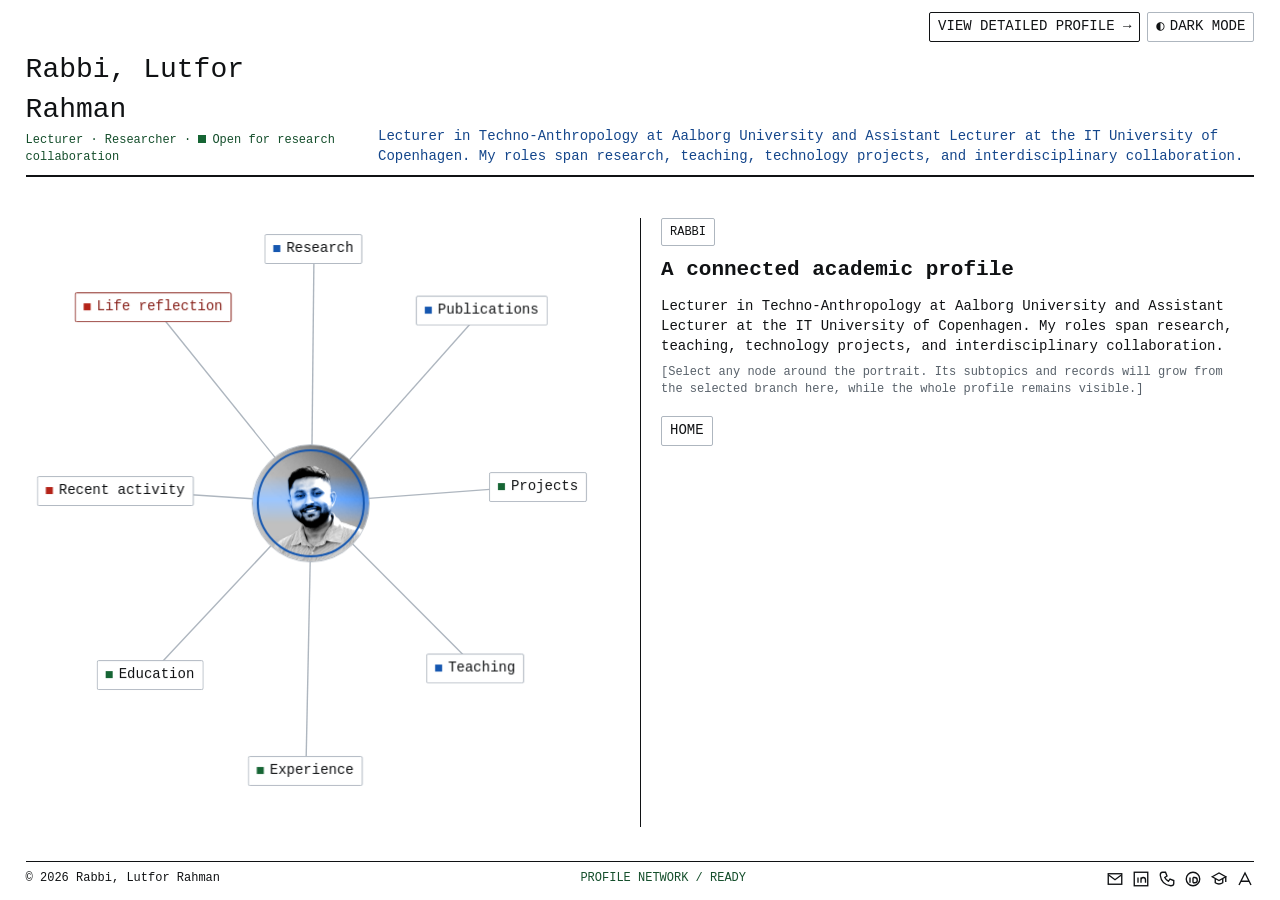
==== commit f4f2d1e4: "Animate interactive profile network" ====
--- a/index.html
+++ b/index.html
@@ -184,6 +184,7 @@
       border-radius: 50%;
       transform: translate(-50%, -50%);
       isolation: isolate;
+      will-change: transform;
     }
 
     #profile-network-linked-breadcrumb .portrait-node img {
@@ -252,31 +253,22 @@
       font-family: inherit;
       white-space: nowrap;
       transition: opacity 160ms ease;
+      will-change: transform;
     }
 
     #profile-network-linked-breadcrumb[data-active] .main-node:not([aria-pressed="true"]) { opacity: 0.35; }
     #profile-network-linked-breadcrumb .node-content {
       display: inline-flex;
       align-items: center;
-      animation: network-node-drift var(--drift-duration) ease-in-out infinite;
-    }
-    #profile-network-linked-breadcrumb .main-node:hover .node-content,
-    #profile-network-linked-breadcrumb .main-node:focus-visible .node-content,
-    #profile-network-linked-breadcrumb .graph-stage:hover .node-content,
-    #profile-network-linked-breadcrumb .graph-stage:focus-within .node-content { animation-play-state: paused; }
-    #profile-network-linked-breadcrumb .main-node[data-pos="n"] { top: 10%; left: 23%; --drift-x: 2px; --drift-y: -4px; --drift-duration: 10.5s; }
-    #profile-network-linked-breadcrumb .main-node[data-pos="ne"] { top: 20%; left: 37%; --drift-x: 4px; --drift-y: -2px; --drift-duration: 12s; }
-    #profile-network-linked-breadcrumb .main-node[data-pos="e"] { top: 46%; left: 42%; --drift-x: 5px; --drift-y: 2px; --drift-duration: 11.2s; }
-    #profile-network-linked-breadcrumb .main-node[data-pos="se"] { top: 72%; left: 37%; --drift-x: 3px; --drift-y: 4px; --drift-duration: 12.7s; }
-    #profile-network-linked-breadcrumb .main-node[data-pos="s"] { top: 86%; left: 23%; --drift-x: -2px; --drift-y: 4px; --drift-duration: 10.8s; }
-    #profile-network-linked-breadcrumb .main-node[data-pos="sw"] { top: 72%; left: 10%; --drift-x: -4px; --drift-y: 3px; --drift-duration: 12.3s; }
-    #profile-network-linked-breadcrumb .main-node[data-pos="w"] { top: 46%; left: 7%; --drift-x: -5px; --drift-y: -1px; --drift-duration: 11.6s; }
-    #profile-network-linked-breadcrumb .main-node[data-pos="nw"] { top: 20%; left: 10%; --drift-x: -3px; --drift-y: -4px; --drift-duration: 13s; }
-
-    @keyframes network-node-drift {
-      0%, 100% { transform: translate(0, 0); }
-      50% { transform: translate(var(--drift-x), var(--drift-y)); }
-    }
+    }
+    #profile-network-linked-breadcrumb .main-node[data-pos="n"] { top: 10%; left: 23%; }
+    #profile-network-linked-breadcrumb .main-node[data-pos="ne"] { top: 20%; left: 37%; }
+    #profile-network-linked-breadcrumb .main-node[data-pos="e"] { top: 46%; left: 42%; }
+    #profile-network-linked-breadcrumb .main-node[data-pos="se"] { top: 72%; left: 37%; }
+    #profile-network-linked-breadcrumb .main-node[data-pos="s"] { top: 86%; left: 23%; }
+    #profile-network-linked-breadcrumb .main-node[data-pos="sw"] { top: 72%; left: 10%; }
+    #profile-network-linked-breadcrumb .main-node[data-pos="w"] { top: 46%; left: 7%; }
+    #profile-network-linked-breadcrumb .main-node[data-pos="nw"] { top: 20%; left: 10%; }
 
     #profile-network-linked-breadcrumb .node-mark {
       display: inline-block;
@@ -731,8 +723,23 @@
       #profile-network-linked-breadcrumb .detail-zone { top: 54%; right: 0; bottom: 0; left: 0; width: 100%; padding: 14px 2px 8px; border-top: 1px solid var(--foreground); border-left: 0; overflow-y: auto; overscroll-behavior: contain; }
       #profile-network-linked-breadcrumb .detail-edge { display: none; }
       #profile-network-linked-breadcrumb .connections-view { top: 54%; right: 0; bottom: 0; left: 0; width: 100%; min-height: 0; padding: 10px 2px 8px; border-top: 1px solid var(--foreground); border-left: 0; overflow-x: hidden; overflow-y: auto; overscroll-behavior: contain; }
-      #profile-network-linked-breadcrumb .connections-map-scroller { overflow-x: auto; overscroll-behavior-inline: contain; padding-bottom: 4px; }
-      #profile-network-linked-breadcrumb .connections-map { width: 760px; max-width: none; height: auto; }
+      #profile-network-linked-breadcrumb .connections-map-scroller {
+        overflow-x: hidden;
+        overflow-y: hidden;
+        overscroll-behavior-inline: contain;
+        width: 100%;
+        padding-bottom: 2px;
+        touch-action: pan-y;
+      }
+      #profile-network-linked-breadcrumb .connections-map {
+        width: 100%;
+        max-width: 100%;
+        height: auto;
+        aspect-ratio: 390 / 405;
+        touch-action: pan-y;
+      }
+      #profile-network-linked-breadcrumb .connection-node text { font-size: 10.5px; }
+      #profile-network-linked-breadcrumb .connection-column-label { font-size: 9.5px; }
       #profile-network-linked-breadcrumb .reflection-prose { column-count: 1; }
       #profile-network-linked-breadcrumb .graph-footer { flex-wrap: wrap; gap: 6px 14px; }
       .site-go-top { display: grid; }
@@ -860,6 +867,8 @@
       const children = root.querySelector("#graph-children");
       const back = root.querySelector("#graph-back");
       const home = root.querySelector("#graph-home");
+      const graphStage = root.querySelector(".graph-stage");
+      const portraitCaption = root.querySelector(".portrait-caption");
       const homeButton = root.querySelector("#graph-home-button");
       const status = root.querySelector("#graph-status");
       const detailZone = root.querySelector(".detail-zone");
@@ -894,23 +903,130 @@
         experience: [500, 299], education: [260, 250], activities: [200, 153], reflection: [280, 61]
       };
 
+      const forceMotionQuery = window.matchMedia("(prefers-reduced-motion: reduce)");
+      const forceStates = new Map(sectionButtons.map((button, index) => [button.dataset.section, {
+        element: button,
+        phaseX: index * 0.91 + 0.45,
+        phaseY: index * 1.17 + 1.3,
+        periodX: 7.2 + (index % 4) * 0.85,
+        periodY: 8.1 + ((index + 2) % 4) * 0.9,
+        radiusX: 5.5 + (index % 3) * 1.15,
+        radiusY: 4.5 + ((index + 1) % 3) * 1.05,
+        paused: false,
+        pausedAt: 0,
+        pausedDuration: 0,
+        offset: { x: 0, y: 0 }
+      }]));
+      const portraitForceState = {
+        element: home,
+        phaseX: 1.2,
+        phaseY: 2.35,
+        periodX: 9.6,
+        periodY: 8.7,
+        radiusX: 5.2,
+        radiusY: 4.4,
+        paused: false,
+        pausedAt: 0,
+        pausedDuration: 0,
+        offset: { x: 0, y: 0 }
+      };
+      let lastForceFrame = 0;
+
+      function setForcePaused(state, paused) {
+        if (paused === state.paused) return;
+        const now = performance.now();
+        if (paused) {
+          state.paused = true;
+          state.pausedAt = now;
+        } else {
+          state.paused = false;
+          state.pausedDuration += now - state.pausedAt;
+        }
+      }
+
+      function bindForcePause(state) {
+        state.element.addEventListener("pointerenter", () => setForcePaused(state, true));
+        state.element.addEventListener("pointerleave", () => setForcePaused(state, false));
+        state.element.addEventListener("focus", () => setForcePaused(state, true));
+        state.element.addEventListener("blur", () => setForcePaused(state, false));
+      }
+
+      forceStates.forEach(bindForcePause);
+      bindForcePause(portraitForceState);
+
+      function forceOffset(state, frameTime, scale) {
+        const effectiveNow = state.paused ? state.pausedAt : frameTime;
+        const elapsed = Math.max(0, effectiveNow - state.pausedDuration) / 1000;
+        return {
+          x: scale * state.radiusX * (Math.sin((elapsed / state.periodX) * Math.PI * 2 + state.phaseX) + 0.22 * Math.sin((elapsed / (state.periodY * 0.72)) * Math.PI * 2 + state.phaseY)),
+          y: scale * state.radiusY * (Math.sin((elapsed / state.periodY) * Math.PI * 2 + state.phaseY) + 0.18 * Math.cos((elapsed / (state.periodX * 0.8)) * Math.PI * 2 + state.phaseX))
+        };
+      }
+
       function syncGraphGeometry() {
         const mobile = window.matchMedia("(max-width: 900px)").matches;
         const origins = mobile ? mobileEdgeOrigins : desktopEdgeOrigins;
         const portrait = mobile ? [500, 153] : [230, 293];
+        const viewScaleX = 1000 / Math.max(graphStage.clientWidth, 1);
+        const viewScaleY = 610 / Math.max(graphStage.clientHeight, 1);
+        const portraitOffset = portraitForceState.offset;
         Object.assign(edgeOrigins, origins);
         edges.forEach((edge) => {
           const destination = origins[edge.dataset.edge];
           if (!destination) return;
-          edge.setAttribute("x1", portrait[0]);
-          edge.setAttribute("y1", portrait[1]);
-          edge.setAttribute("x2", destination[0]);
-          edge.setAttribute("y2", destination[1]);
+          const destinationOffset = forceStates.get(edge.dataset.edge)?.offset || { x: 0, y: 0 };
+          edge.setAttribute("x1", portrait[0] + portraitOffset.x * viewScaleX);
+          edge.setAttribute("y1", portrait[1] + portraitOffset.y * viewScaleY);
+          edge.setAttribute("x2", destination[0] + destinationOffset.x * viewScaleX);
+          edge.setAttribute("y2", destination[1] + destinationOffset.y * viewScaleY);
         });
+
+        if (!mobile && activeSection) {
+          const [edgeX, edgeY] = origins[activeSection];
+          const activeOffset = forceStates.get(activeSection)?.offset || { x: 0, y: 0 };
+          const movingX = edgeX + activeOffset.x * viewScaleX;
+          const movingY = edgeY + activeOffset.y * viewScaleY;
+          detailEdge.setAttribute("d", root.dataset.mode === "connections"
+            ? `M${movingX} ${movingY} C380 ${movingY} 425 180 460 180`
+            : `M${movingX} ${movingY} C450 ${movingY} 480 180 500 180`);
+        }
+      }
+
+      function renderForceMotion(frameTime) {
+        if (frameTime - lastForceFrame < 32) {
+          requestAnimationFrame(renderForceMotion);
+          return;
+        }
+        lastForceFrame = frameTime;
+
+        if (forceMotionQuery.matches) {
+          forceStates.forEach((state) => {
+            state.offset = { x: 0, y: 0 };
+            state.element.style.removeProperty("transform");
+          });
+          portraitForceState.offset = { x: 0, y: 0 };
+          home.style.removeProperty("transform");
+          portraitCaption?.style.removeProperty("transform");
+          syncGraphGeometry();
+          return;
+        }
+
+        const mobileScale = window.matchMedia("(max-width: 900px)").matches ? 0.72 : 1;
+        forceStates.forEach((state) => {
+          state.offset = forceOffset(state, frameTime, mobileScale);
+          state.element.style.transform = `translate(calc(-50% + ${state.offset.x.toFixed(2)}px), calc(-50% + ${state.offset.y.toFixed(2)}px))`;
+        });
+        portraitForceState.offset = forceOffset(portraitForceState, frameTime, mobileScale);
+        home.style.transform = `translate(calc(-50% + ${portraitForceState.offset.x.toFixed(2)}px), calc(-50% + ${portraitForceState.offset.y.toFixed(2)}px))`;
+        if (portraitCaption) portraitCaption.style.transform = `translate(calc(-50% + ${portraitForceState.offset.x.toFixed(2)}px), ${portraitForceState.offset.y.toFixed(2)}px)`;
+        syncGraphGeometry();
+        requestAnimationFrame(renderForceMotion);
       }
 
       syncGraphGeometry();
       window.addEventListener("resize", syncGraphGeometry);
+      forceMotionQuery.addEventListener("change", () => requestAnimationFrame(renderForceMotion));
+      requestAnimationFrame(renderForceMotion);
 
       const leaf = (title, meta, body, tags = "", links = [], authorHtml = "") => ({ title, meta, body, tags, links, authorHtml });
 
@@ -943,7 +1059,7 @@
 
       const researchTopics = [
         { id: "ethics", label: "AI Ethics & Techno-Ethics" },
-        { id: "hci", label: "Human-Computer Interaction" },
+        { id: "hci", label: "HCI / Human–AI Interaction" },
         { id: "requirements", label: "Requirements Engineering" },
         { id: "responsible", label: "Responsible AI & Governance" },
         { id: "participatory", label: "Participatory & VSD" },
@@ -1244,12 +1360,30 @@
         return element;
       }
 
-      function connectionNodeY(index) { return 30 + index * 39; }
+      const researchMatrixLayouts = {
+        desktop: {
+          viewBox: "0 0 900 430", topicX: 20, topicWidth: 280, outputX: 530, outputWidth: 350,
+          firstCurveX: 370, secondCurveX: 460, rowStart: 30, rowGap: 39, nodeHeight: 30,
+          topicLabelX: 20, outputLabelX: 530
+        },
+        mobile: {
+          viewBox: "0 0 390 405", topicX: 4, topicWidth: 160, outputX: 225, outputWidth: 161,
+          firstCurveX: 184, secondCurveX: 205, rowStart: 27, rowGap: 39, nodeHeight: 32,
+          topicLabelX: 4, outputLabelX: 225
+        }
+      };
+
+      function researchMatrixLayout() {
+        return window.matchMedia("(max-width: 900px)").matches ? researchMatrixLayouts.mobile : researchMatrixLayouts.desktop;
+      }
+
+      function connectionNodeY(index, layout = researchMatrixLayouts.desktop) { return layout.rowStart + index * layout.rowGap; }
 
       function addConnectionEdge(topic, topicIndex, output, outputIndex) {
+        const layout = researchMatrixLayouts.desktop;
         const edge = makeConnectionSvg("path", {
           class: "connection-edge",
-          d: `M300 ${connectionNodeY(topicIndex) + 15} C370 ${connectionNodeY(topicIndex) + 15}, 460 ${connectionNodeY(outputIndex) + 15}, 530 ${connectionNodeY(outputIndex) + 15}`,
+          d: `M${layout.topicX + layout.topicWidth} ${connectionNodeY(topicIndex, layout) + layout.nodeHeight / 2} C${layout.firstCurveX} ${connectionNodeY(topicIndex, layout) + layout.nodeHeight / 2}, ${layout.secondCurveX} ${connectionNodeY(outputIndex, layout) + layout.nodeHeight / 2}, ${layout.outputX} ${connectionNodeY(outputIndex, layout) + layout.nodeHeight / 2}`,
           "data-connection-topic": topic.id,
           "data-connection-output": output.id,
           "aria-hidden": "true"
@@ -1258,19 +1392,21 @@
       }
 
       function addConnectionNode(item, index, type) {
+        const layout = researchMatrixLayouts.desktop;
         const isTopic = type === "topic";
-        const x = isTopic ? 20 : 530;
-        const width = isTopic ? 280 : 350;
-        const y = connectionNodeY(index);
+        const x = isTopic ? layout.topicX : layout.outputX;
+        const width = isTopic ? layout.topicWidth : layout.outputWidth;
+        const y = connectionNodeY(index, layout);
         const link = makeConnectionSvg("a", {
           class: `connection-node ${type}`,
           href: "#",
           "aria-label": `${isTopic ? "Research topic" : "Research output"}: ${item.label}`,
           "aria-pressed": "false",
           "data-connection-id": item.id,
-          "data-connection-type": type
+          "data-connection-type": type,
+          "data-connection-index": index
         });
-        link.append(makeConnectionSvg("rect", { x, y, width, height: 30, rx: 2 }));
+        link.append(makeConnectionSvg("rect", { x, y, width, height: layout.nodeHeight, rx: 2 }));
         const label = makeConnectionSvg("text", { x: x + 10, y: y + 20 });
         label.textContent = item.shortLabel || item.label;
         link.append(label);
@@ -1283,6 +1419,74 @@
         link.addEventListener("focus", () => previewConnectionSelection(type, item.id));
         link.addEventListener("blur", restoreConnectionSelection);
         connectionsMap.append(link);
+      }
+
+      function splitConnectionLabel(value, maxCharacters) {
+        const words = String(value || "").trim().split(/\s+/).filter(Boolean);
+        const lines = [];
+        words.forEach((word) => {
+          const current = lines[lines.length - 1];
+          if (!current || `${current} ${word}`.length > maxCharacters) lines.push(word);
+          else lines[lines.length - 1] = `${current} ${word}`;
+        });
+        if (lines.length <= 2) return lines;
+        return [lines[0], lines.slice(1).join(" ")];
+      }
+
+      function syncConnectionLabel(label, item, isTopic, layout, y) {
+        const x = (isTopic ? layout.topicX : layout.outputX) + (isTopic ? 7 : 8);
+        const text = item?.shortLabel || item?.label || "";
+        label.replaceChildren();
+        label.setAttribute("x", x);
+
+        if (layout !== researchMatrixLayouts.mobile) {
+          label.setAttribute("y", y + layout.nodeHeight / 2 + 5);
+          label.textContent = text;
+          return;
+        }
+
+        const lines = splitConnectionLabel(text, isTopic ? 22 : 23);
+        const lineHeight = 11.5;
+        const firstBaseline = y + layout.nodeHeight / 2 + 3.5 - ((lines.length - 1) * lineHeight) / 2;
+        label.setAttribute("y", firstBaseline);
+        lines.forEach((line, lineIndex) => {
+          const span = makeConnectionSvg("tspan", { x, dy: lineIndex ? lineHeight : 0 });
+          span.textContent = line;
+          label.append(span);
+        });
+      }
+
+      function syncResearchMatrixGeometry() {
+        const layout = researchMatrixLayout();
+        connectionsMap.setAttribute("viewBox", layout.viewBox);
+        const columnLabels = [...connectionsMap.querySelectorAll(".connection-column-label")];
+        columnLabels[0]?.setAttribute("x", layout.topicLabelX);
+        columnLabels[1]?.setAttribute("x", layout.outputLabelX);
+
+        connectionsMap.querySelectorAll(".connection-node").forEach((node) => {
+          const isTopic = node.dataset.connectionType === "topic";
+          const index = Number(node.dataset.connectionIndex);
+          const x = isTopic ? layout.topicX : layout.outputX;
+          const width = isTopic ? layout.topicWidth : layout.outputWidth;
+          const y = connectionNodeY(index, layout);
+          const rect = node.querySelector("rect");
+          const label = node.querySelector("text");
+          const item = isTopic ? researchTopicById[node.dataset.connectionId] : researchOutputById[node.dataset.connectionId];
+          rect?.setAttribute("x", x);
+          rect?.setAttribute("y", y);
+          rect?.setAttribute("width", width);
+          rect?.setAttribute("height", layout.nodeHeight);
+          if (label) syncConnectionLabel(label, item, isTopic, layout, y);
+        });
+
+        connectionsMap.querySelectorAll(".connection-edge").forEach((edge) => {
+          const topicIndex = researchTopics.findIndex((item) => item.id === edge.dataset.connectionTopic);
+          const outputIndex = researchOutputs.findIndex((item) => item.id === edge.dataset.connectionOutput);
+          if (topicIndex < 0 || outputIndex < 0) return;
+          const topicY = connectionNodeY(topicIndex, layout) + layout.nodeHeight / 2;
+          const outputY = connectionNodeY(outputIndex, layout) + layout.nodeHeight / 2;
+          edge.setAttribute("d", `M${layout.topicX + layout.topicWidth} ${topicY} C${layout.firstCurveX} ${topicY}, ${layout.secondCurveX} ${outputY}, ${layout.outputX} ${outputY}`);
+        });
       }
 
       function buildConnectionsMap() {
@@ -1299,6 +1503,7 @@
         });
         researchTopics.forEach((item, index) => addConnectionNode(item, index, "topic"));
         researchOutputs.forEach((item, index) => addConnectionNode(item, index, "output"));
+        syncResearchMatrixGeometry();
       }
 
       function buildResearchMenuLinks() {
@@ -1723,6 +1928,7 @@
       });
 
       buildConnectionsMap();
+      window.addEventListener("resize", syncResearchMatrixGeometry);
       buildResearchMenuLinks();
       connectionsRabbi.addEventListener("click", reset);
       connectionsResearch.addEventListener("click", setConnectionsIdle);
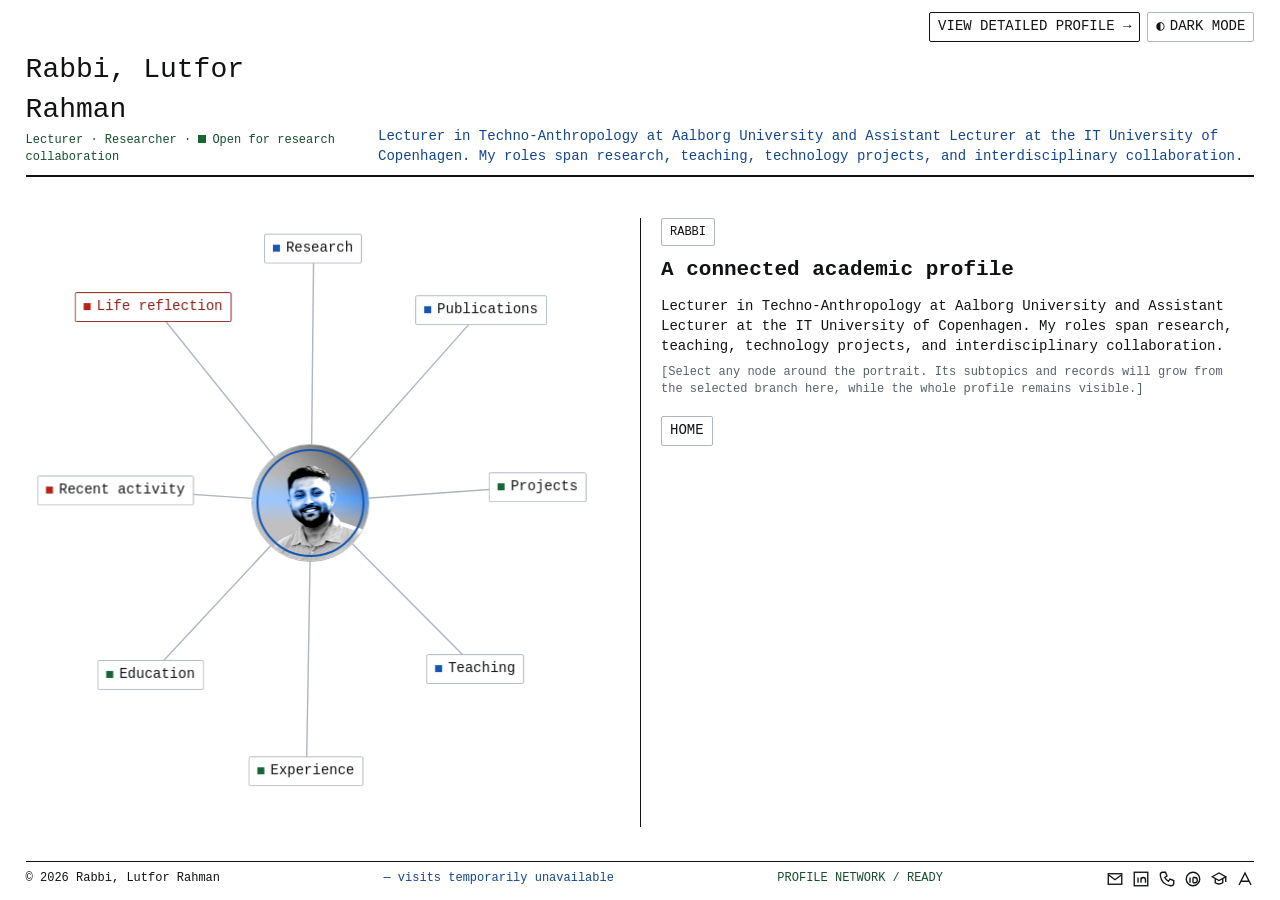
==== commit 35ca5ada: "Add visitor counter to interactive profile" ====
--- a/index.html
+++ b/index.html
@@ -673,6 +673,12 @@
 
     #profile-network-linked-breadcrumb #graph-status { color: var(--tone-green); }
 
+    #profile-network-linked-breadcrumb .visitor-counter {
+      color: var(--tone-blue);
+      font-variant-numeric: tabular-nums;
+      white-space: nowrap;
+    }
+
     #profile-network-linked-breadcrumb .footer-contact {
       display: flex;
       gap: 8px;
@@ -753,6 +759,9 @@
       #profile-network-linked-breadcrumb .child-node { text-align: left; white-space: normal; }
       #profile-network-linked-breadcrumb .detail-zone h2 { font-size: 1.25rem; }
       #profile-network-linked-breadcrumb .footer-contact { margin-left: 0; }
+      #profile-network-linked-breadcrumb .graph-footer { gap: 4px 10px; font-size: 11px; }
+      #profile-network-linked-breadcrumb .footer-contact { gap: 6px; }
+      #profile-network-linked-breadcrumb .footer-contact svg { width: 16px; height: 16px; }
     }
 
     @media (min-width: 901px) and (min-height: 760px) {
@@ -843,6 +852,7 @@
 
   <footer class="graph-footer text-small">
     <span>© 2026 Rabbi, Lutfor Rahman</span>
+    <span class="visitor-counter" id="network-visitor-counter" role="status" aria-live="polite" title="Counts page visits, not unique people"><span id="network-visitor-count-value">—</span> <span id="network-visitor-count-label">page visits</span></span>
     <span id="graph-status">PROFILE NETWORK / READY</span>
     <span class="footer-contact" aria-label="Contact options">
       <a href="mailto:asmlrr@plan.aau.dk" aria-label="Email" title="Email"><svg viewBox="0 0 24 24" aria-hidden="true"><rect x="3" y="5" width="18" height="14"></rect><path d="m4 7 8 6 8-6"></path></svg></a>
@@ -1352,6 +1362,90 @@
 
       useSharedCompactContent(managedContent);
 
+      const networkVisitorCounter = root.querySelector("#network-visitor-counter");
+      const networkVisitorCountValue = root.querySelector("#network-visitor-count-value");
+      const networkVisitorCountLabel = root.querySelector("#network-visitor-count-label");
+      const networkCounterCacheKey = "rabbi-profile-last-visit-count";
+      const networkVisitSessionKey = "rabbi-profile-visit-counted";
+
+      function readNetworkCounterCache() {
+        try {
+          const count = Number(localStorage.getItem(networkCounterCacheKey));
+          return Number.isFinite(count) && count > 0 ? count : null;
+        } catch {
+          return null;
+        }
+      }
+
+      function showNetworkVisitorCount(count, cached = false) {
+        networkVisitorCountValue.textContent = count.toLocaleString();
+        networkVisitorCountLabel.textContent = "page visits";
+        networkVisitorCounter.title = cached
+          ? "Last available page-visit count; updating in the background"
+          : "Counts page visits, not unique people";
+      }
+
+      async function requestNetworkVisitorCount(url) {
+        const controller = new AbortController();
+        const timeout = window.setTimeout(() => controller.abort(), 15000);
+        try {
+          const response = await fetch(url, { cache: "no-store", signal: controller.signal });
+          if (!response.ok) throw new Error("Counter unavailable");
+          const responseData = await response.json();
+          const count = Number(responseData.count ?? responseData.value);
+          if (!Number.isFinite(count)) throw new Error("Invalid counter response");
+          return count;
+        } finally {
+          window.clearTimeout(timeout);
+        }
+      }
+
+      async function updateNetworkVisitorCounter() {
+        const localPreview = location.protocol === "file:" || location.hostname === "127.0.0.1" || location.hostname === "localhost";
+        if (localPreview) {
+          networkVisitorCountValue.textContent = "Counter";
+          networkVisitorCountLabel.textContent = "preview";
+          networkVisitorCounter.title = "The page-visit counter activates after the website is published";
+          return;
+        }
+
+        const counterBase = "https://api.counterapi.dev/v1/lutfor-rahman-rabbi-profile/page-visits/";
+        const cachedCount = readNetworkCounterCache();
+        if (cachedCount !== null) showNetworkVisitorCount(cachedCount, true);
+        else {
+          networkVisitorCountValue.textContent = "…";
+          networkVisitorCountLabel.textContent = "page visits";
+          networkVisitorCounter.title = "Updating the page-visit count";
+        }
+
+        let countedThisSession = false;
+        try {
+          countedThisSession = sessionStorage.getItem(networkVisitSessionKey) === "yes";
+        } catch {
+          // The public count still works when a browser blocks session storage.
+        }
+
+        try {
+          let count;
+          try {
+            count = await requestNetworkVisitorCount(countedThisSession ? counterBase : `${counterBase}up/`);
+          } catch {
+            count = await requestNetworkVisitorCount(counterBase);
+          }
+          showNetworkVisitorCount(count);
+          try { localStorage.setItem(networkCounterCacheKey, String(count)); } catch { /* Keep the live value visible. */ }
+          try { sessionStorage.setItem(networkVisitSessionKey, "yes"); } catch { /* Do not hide a valid count. */ }
+        } catch {
+          if (cachedCount === null) {
+            networkVisitorCountValue.textContent = "—";
+            networkVisitorCountLabel.textContent = "visits temporarily unavailable";
+            networkVisitorCounter.title = "The counter service is temporarily unavailable";
+          }
+        }
+      }
+
+      updateNetworkVisitorCounter();
+
       const CONNECTION_SVG_NS = "http://www.w3.org/2000/svg";
 
       function makeConnectionSvg(name, attributes = {}) {
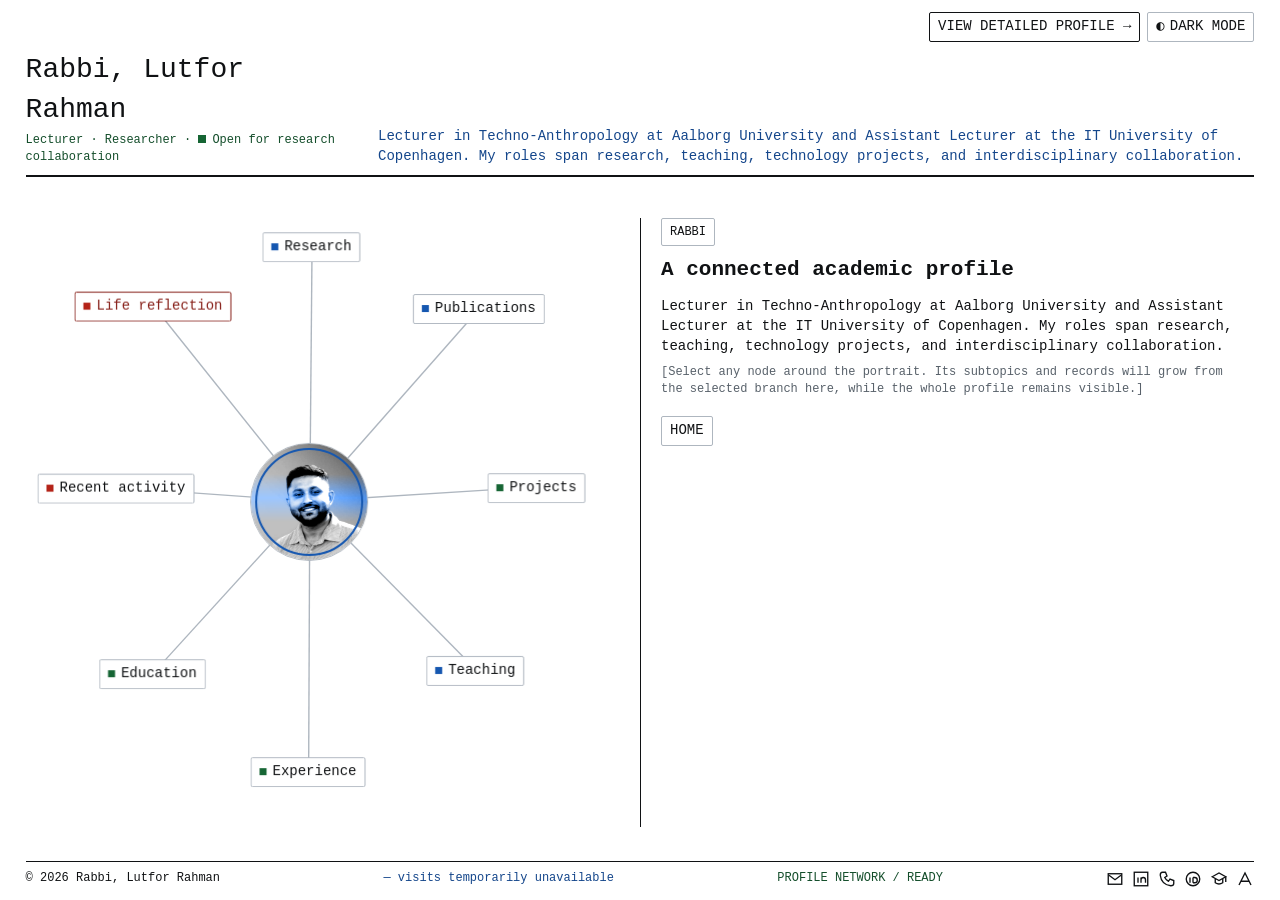
==== commit 604a8eee: "Fix visitor counter increment endpoint" ====
--- a/index.html
+++ b/index.html
@@ -1409,7 +1409,7 @@
           return;
         }
 
-        const counterBase = "https://api.counterapi.dev/v1/lutfor-rahman-rabbi-profile/page-visits/";
+        const counterBase = "https://api.counterapi.dev/v1/lutfor-rahman-rabbi-profile/page-visits";
         const cachedCount = readNetworkCounterCache();
         if (cachedCount !== null) showNetworkVisitorCount(cachedCount, true);
         else {
@@ -1428,7 +1428,7 @@
         try {
           let count;
           try {
-            count = await requestNetworkVisitorCount(countedThisSession ? counterBase : `${counterBase}up/`);
+            count = await requestNetworkVisitorCount(countedThisSession ? counterBase : `${counterBase}/up`);
           } catch {
             count = await requestNetworkVisitorCount(counterBase);
           }
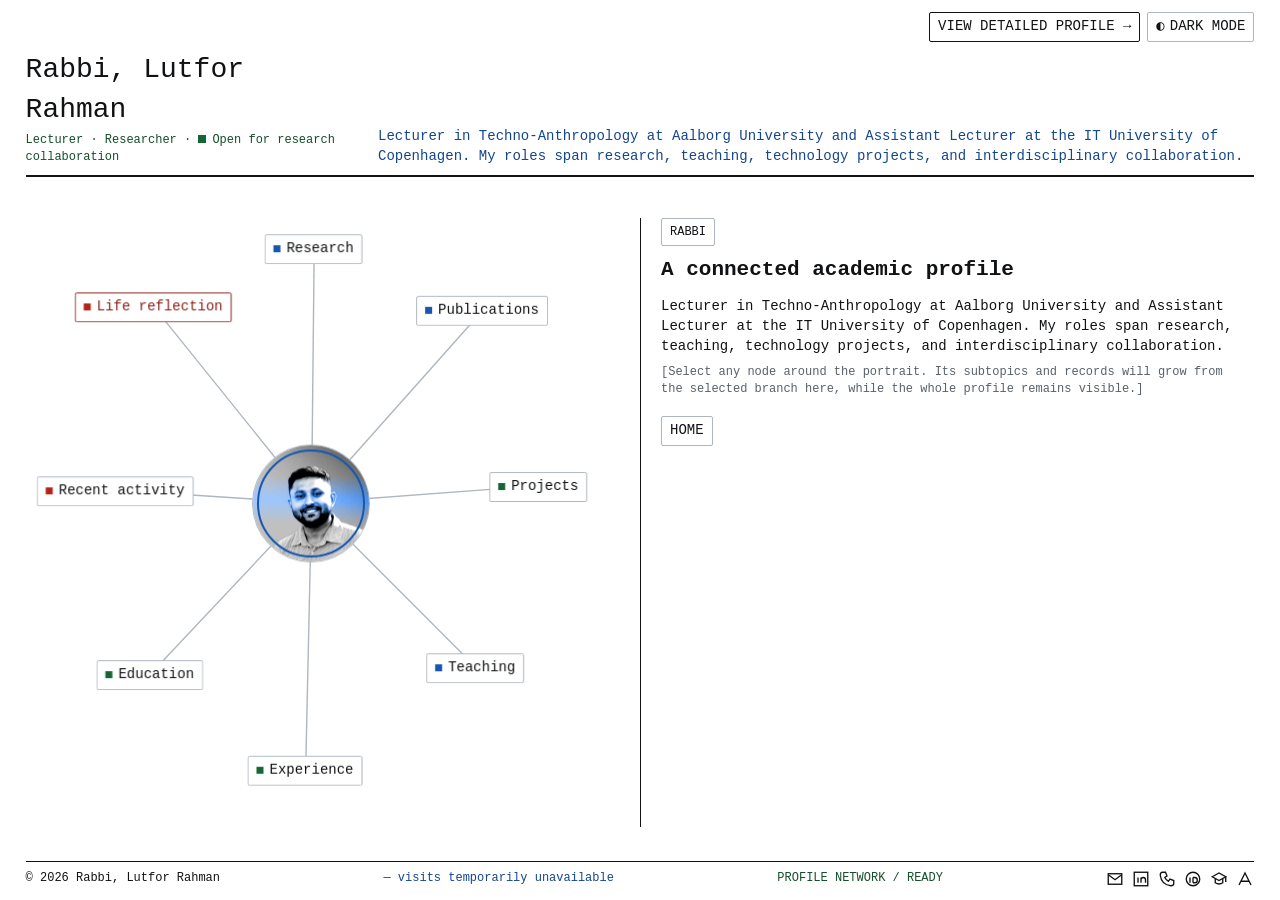
==== commit 9f6d0b72: "Use canonical visitor counter routes" ====
--- a/index.html
+++ b/index.html
@@ -1410,6 +1410,7 @@
         }
 
         const counterBase = "https://api.counterapi.dev/v1/lutfor-rahman-rabbi-profile/page-visits";
+        const counterReadUrl = `${counterBase}/`;
         const cachedCount = readNetworkCounterCache();
         if (cachedCount !== null) showNetworkVisitorCount(cachedCount, true);
         else {
@@ -1428,9 +1429,9 @@
         try {
           let count;
           try {
-            count = await requestNetworkVisitorCount(countedThisSession ? counterBase : `${counterBase}/up`);
+            count = await requestNetworkVisitorCount(countedThisSession ? counterReadUrl : `${counterBase}/up`);
           } catch {
-            count = await requestNetworkVisitorCount(counterBase);
+            count = await requestNetworkVisitorCount(counterReadUrl);
           }
           showNetworkVisitorCount(count);
           try { localStorage.setItem(networkCounterCacheKey, String(count)); } catch { /* Keep the live value visible. */ }
